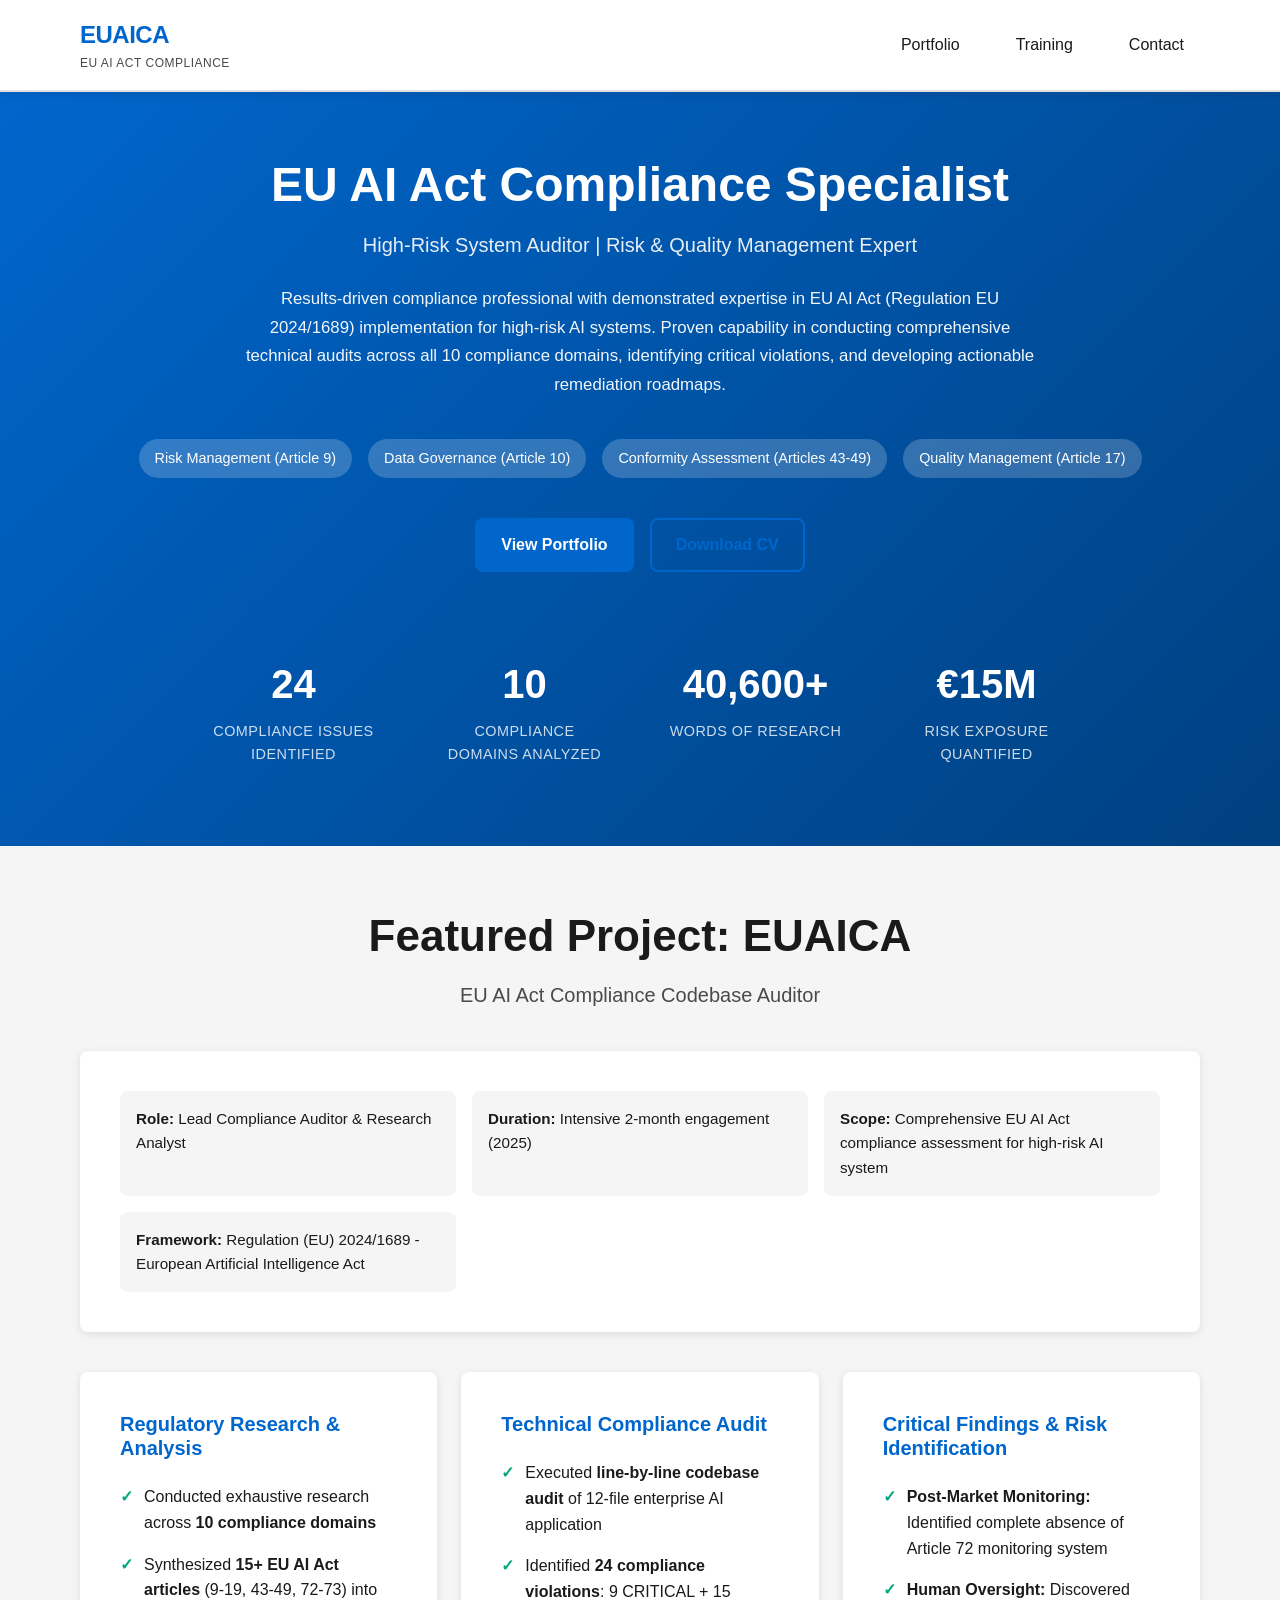
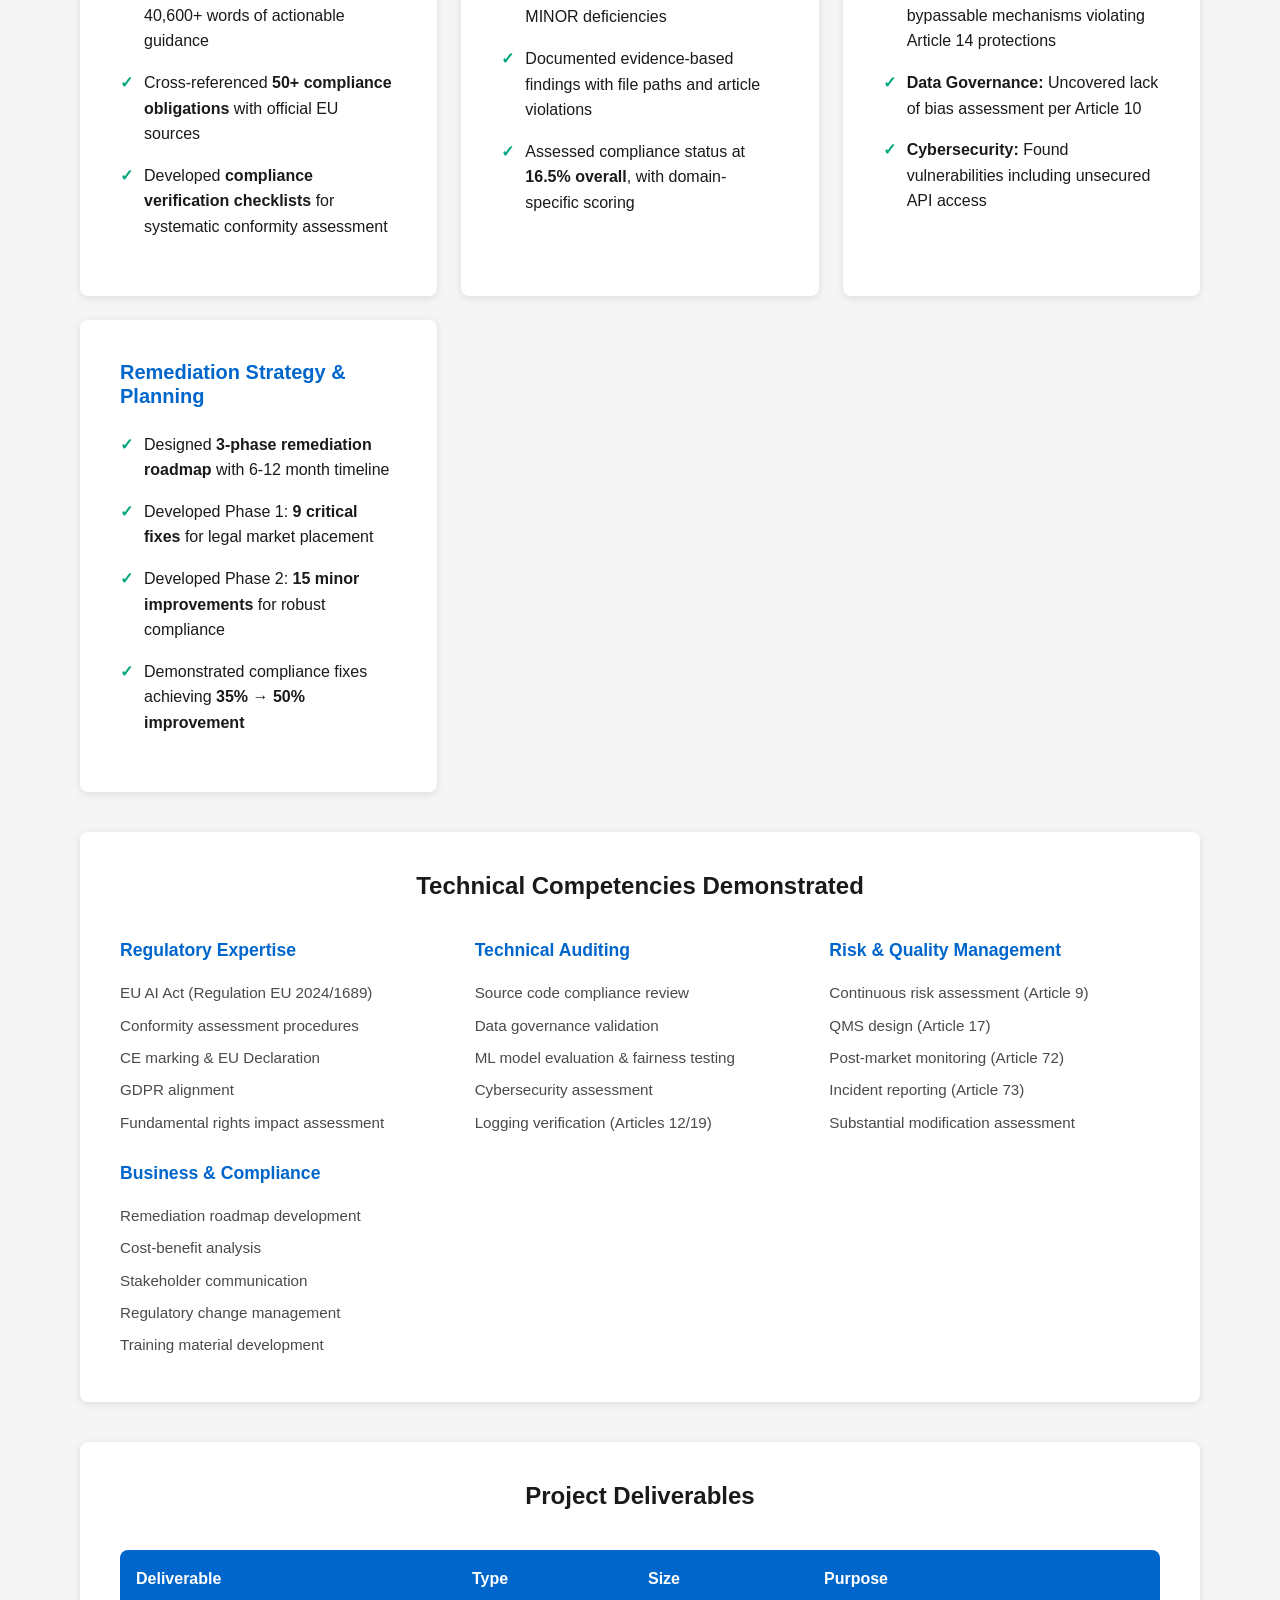
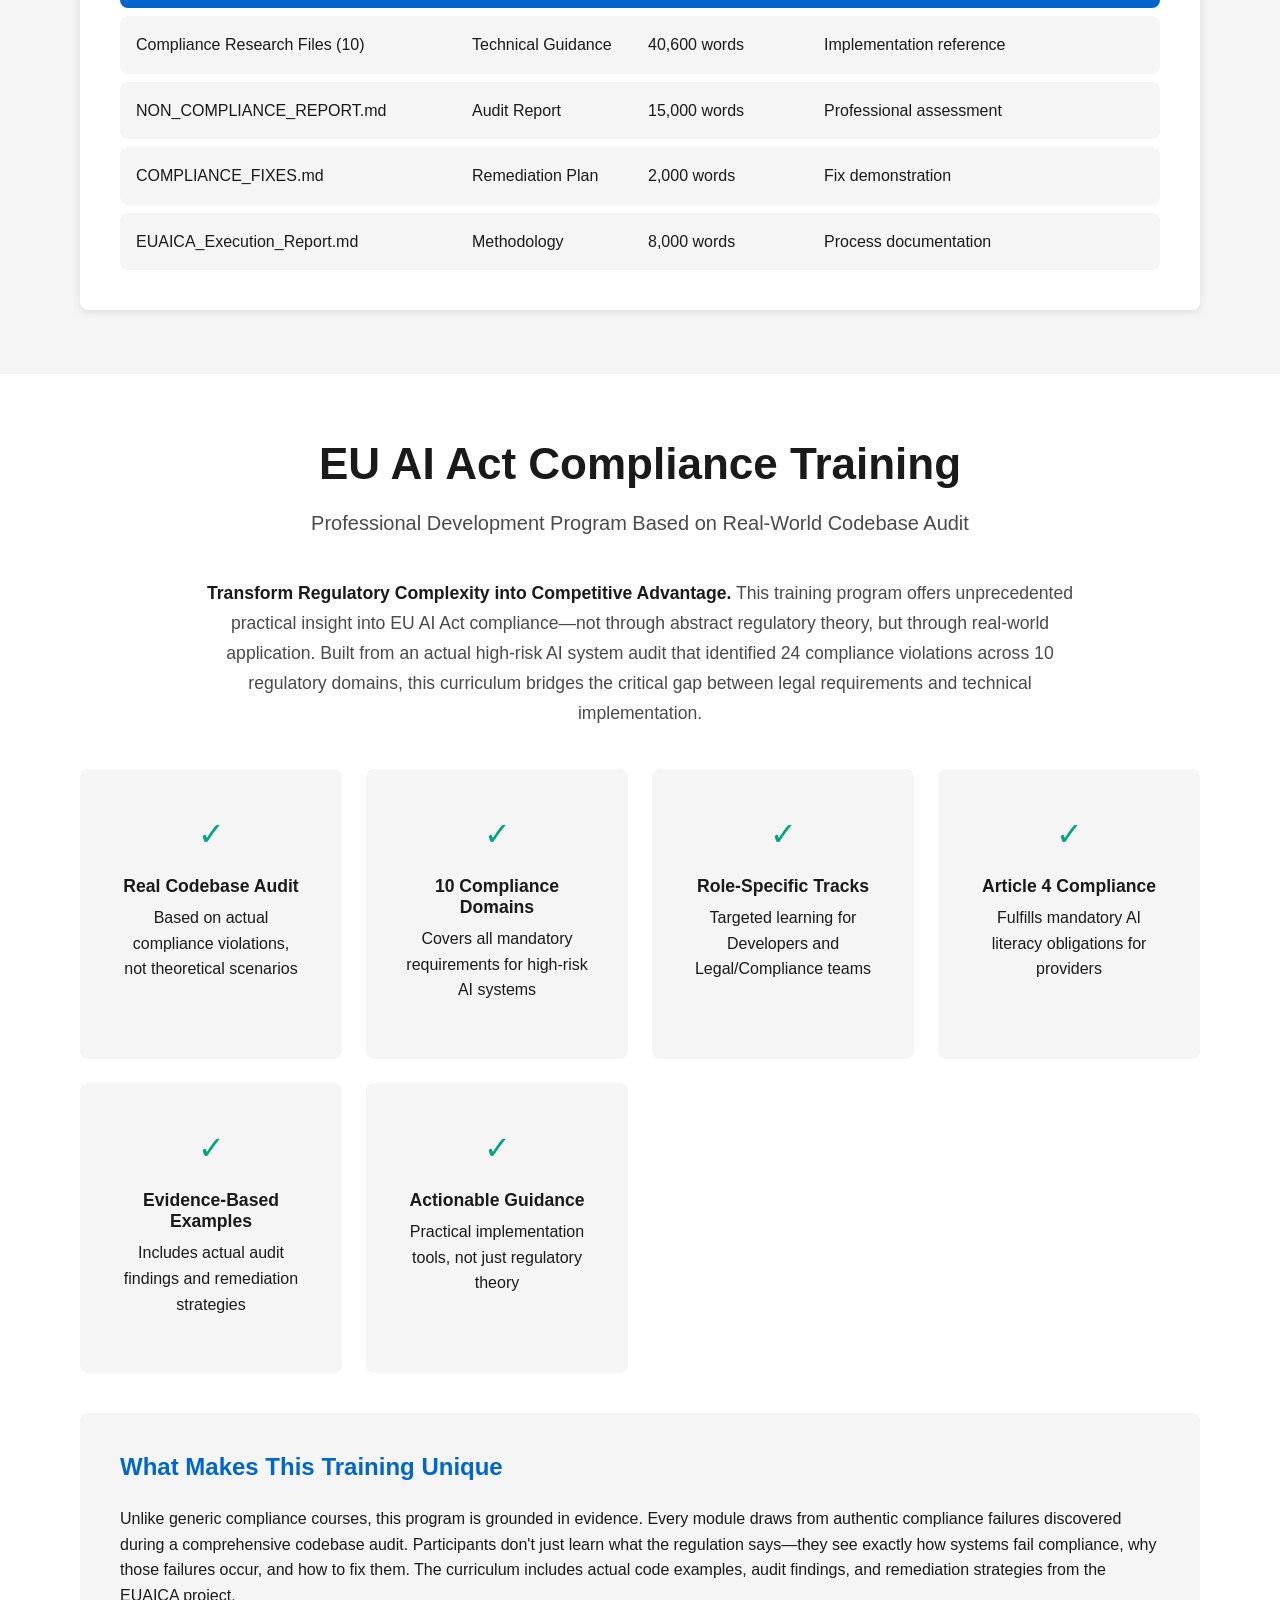
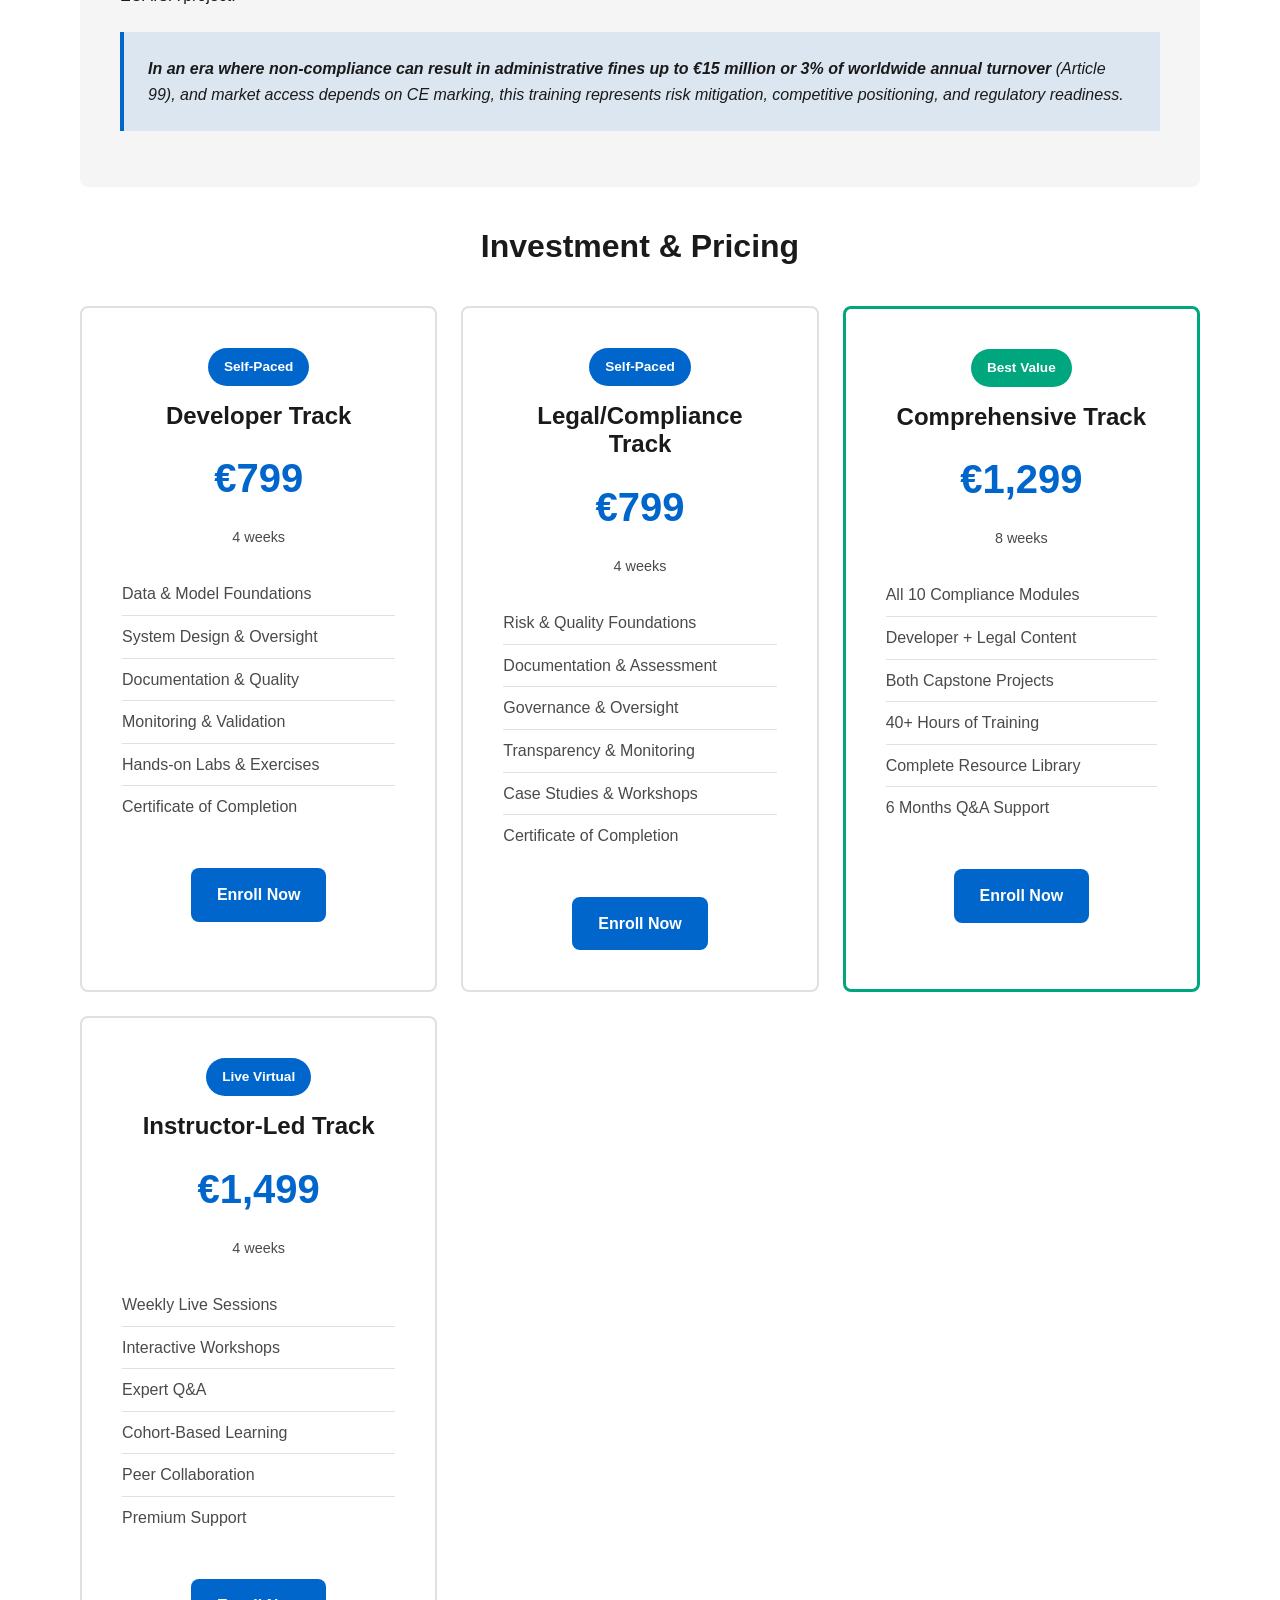
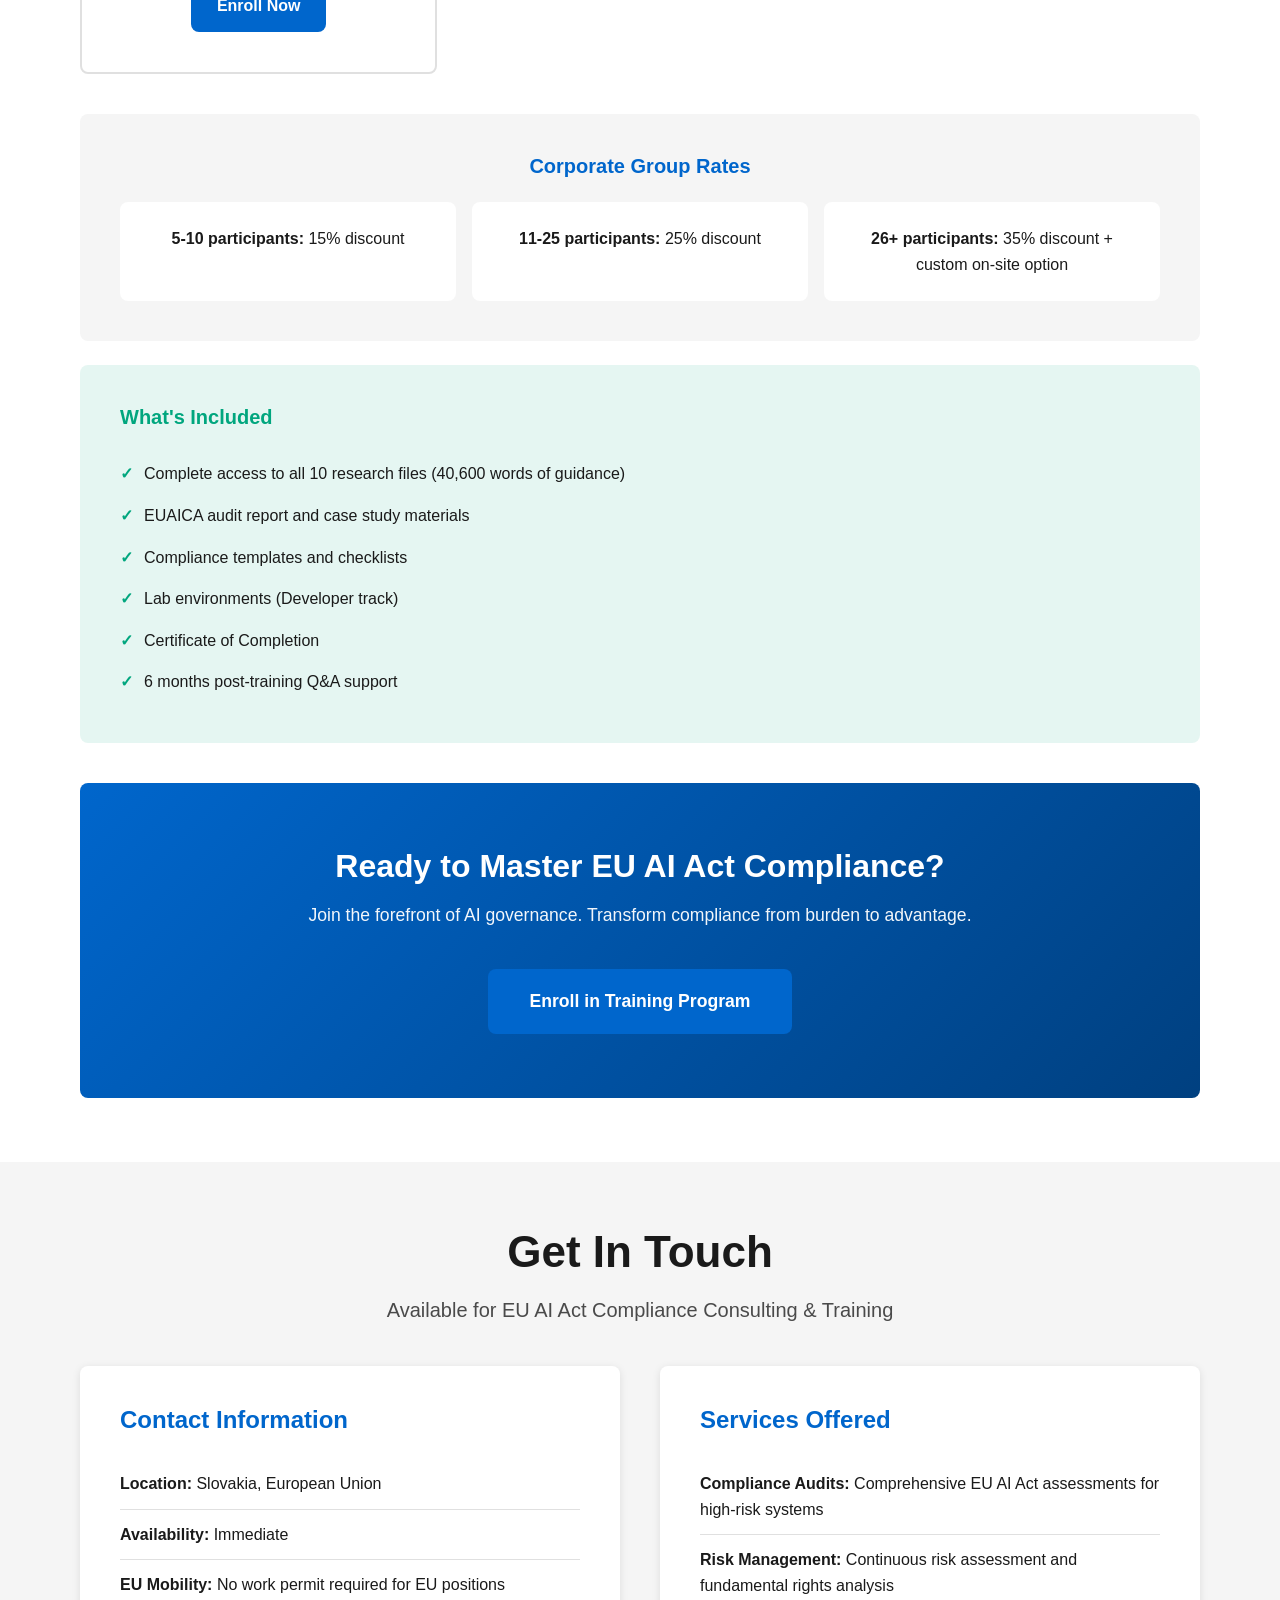
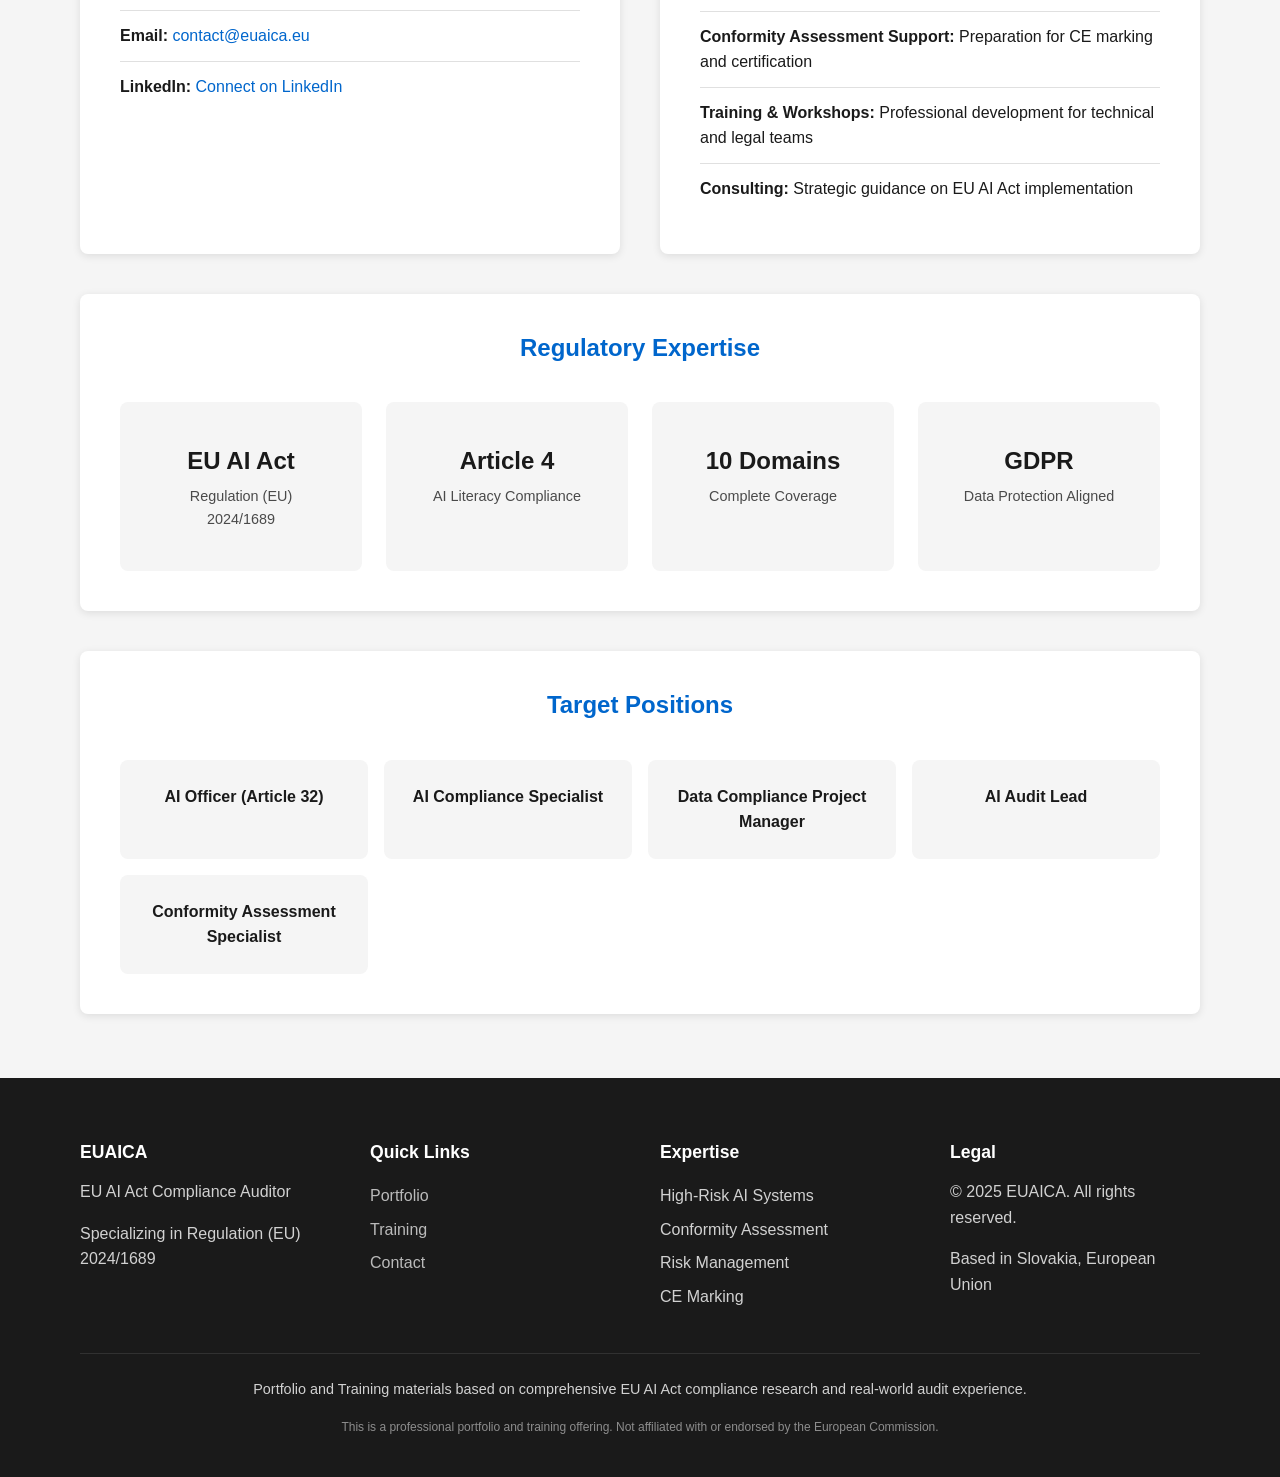
==== index.html @ fe65f047 "Professional Portfolio Website: EU AI Act Compliance Specialist Landing Page This commit delivers a " ====
<!DOCTYPE html>
<html lang="en">
<head>
    <meta charset="UTF-8">
    <meta name="viewport" content="width=device-width, initial-scale=1.0">
    <meta name="description" content="EU AI Act Compliance Specialist offering expert audit services and professional training for high-risk AI systems under Regulation (EU) 2024/1689">
    <meta name="keywords" content="EU AI Act, AI Compliance, High-Risk AI Systems, Regulation 2024/1689, AI Audit, AI Training">
    <title>EU AI Act Compliance Specialist | EUAICA Portfolio & Training</title>
    <link rel="stylesheet" href="styles.css">
</head>
<body>
    <!-- Navigation -->
    <nav class="navbar">
        <div class="container">
            <div class="nav-brand">
                <strong>EUAICA</strong>
                <span class="nav-tagline">EU AI Act Compliance</span>
            </div>
            <ul class="nav-menu">
                <li><a href="#portfolio">Portfolio</a></li>
                <li><a href="#training">Training</a></li>
                <li><a href="#contact">Contact</a></li>
            </ul>
        </div>
    </nav>

    <!-- Hero Section -->
    <header class="hero">
        <div class="container">
            <div class="hero-content">
                <h1 class="hero-title">EU AI Act Compliance Specialist</h1>
                <p class="hero-subtitle">High-Risk System Auditor | Risk & Quality Management Expert</p>
                <p class="hero-description">
                    Results-driven compliance professional with demonstrated expertise in EU AI Act (Regulation EU 2024/1689)
                    implementation for high-risk AI systems. Proven capability in conducting comprehensive technical audits
                    across all 10 compliance domains, identifying critical violations, and developing actionable remediation roadmaps.
                </p>
                <div class="hero-specialties">
                    <span class="specialty-tag">Risk Management (Article 9)</span>
                    <span class="specialty-tag">Data Governance (Article 10)</span>
                    <span class="specialty-tag">Conformity Assessment (Articles 43-49)</span>
                    <span class="specialty-tag">Quality Management (Article 17)</span>
                </div>
                <div class="hero-cta">
                    <a href="#portfolio" class="btn btn-primary">View Portfolio</a>
                    <a href="#contact" class="btn btn-secondary">Download CV</a>
                </div>
                <div class="hero-stats">
                    <div class="stat-item">
                        <div class="stat-number">24</div>
                        <div class="stat-label">Compliance Issues Identified</div>
                    </div>
                    <div class="stat-item">
                        <div class="stat-number">10</div>
                        <div class="stat-label">Compliance Domains Analyzed</div>
                    </div>
                    <div class="stat-item">
                        <div class="stat-number">40,600+</div>
                        <div class="stat-label">Words of Research</div>
                    </div>
                    <div class="stat-item">
                        <div class="stat-number">€15M</div>
                        <div class="stat-label">Risk Exposure Quantified</div>
                    </div>
                </div>
            </div>
        </div>
    </header>

    <!-- Portfolio Section -->
    <section id="portfolio" class="portfolio">
        <div class="container">
            <h2 class="section-title">Featured Project: EUAICA</h2>
            <p class="section-subtitle">EU AI Act Compliance Codebase Auditor</p>

            <div class="project-overview">
                <div class="project-meta">
                    <div class="meta-item">
                        <strong>Role:</strong> Lead Compliance Auditor & Research Analyst
                    </div>
                    <div class="meta-item">
                        <strong>Duration:</strong> Intensive 2-month engagement (2025)
                    </div>
                    <div class="meta-item">
                        <strong>Scope:</strong> Comprehensive EU AI Act compliance assessment for high-risk AI system
                    </div>
                    <div class="meta-item">
                        <strong>Framework:</strong> Regulation (EU) 2024/1689 - European Artificial Intelligence Act
                    </div>
                </div>
            </div>

            <div class="achievements-grid">
                <div class="achievement-card">
                    <h3>Regulatory Research & Analysis</h3>
                    <ul class="achievement-list">
                        <li>Conducted exhaustive research across <strong>10 compliance domains</strong></li>
                        <li>Synthesized <strong>15+ EU AI Act articles</strong> (9-19, 43-49, 72-73) into 40,600+ words of actionable guidance</li>
                        <li>Cross-referenced <strong>50+ compliance obligations</strong> with official EU sources</li>
                        <li>Developed <strong>compliance verification checklists</strong> for systematic conformity assessment</li>
                    </ul>
                </div>

                <div class="achievement-card">
                    <h3>Technical Compliance Audit</h3>
                    <ul class="achievement-list">
                        <li>Executed <strong>line-by-line codebase audit</strong> of 12-file enterprise AI application</li>
                        <li>Identified <strong>24 compliance violations</strong>: 9 CRITICAL + 15 MINOR deficiencies</li>
                        <li>Documented evidence-based findings with file paths and article violations</li>
                        <li>Assessed compliance status at <strong>16.5% overall</strong>, with domain-specific scoring</li>
                    </ul>
                </div>

                <div class="achievement-card">
                    <h3>Critical Findings & Risk Identification</h3>
                    <ul class="achievement-list">
                        <li><strong>Post-Market Monitoring:</strong> Identified complete absence of Article 72 monitoring system</li>
                        <li><strong>Human Oversight:</strong> Discovered bypassable mechanisms violating Article 14 protections</li>
                        <li><strong>Data Governance:</strong> Uncovered lack of bias assessment per Article 10</li>
                        <li><strong>Cybersecurity:</strong> Found vulnerabilities including unsecured API access</li>
                    </ul>
                </div>

                <div class="achievement-card">
                    <h3>Remediation Strategy & Planning</h3>
                    <ul class="achievement-list">
                        <li>Designed <strong>3-phase remediation roadmap</strong> with 6-12 month timeline</li>
                        <li>Developed Phase 1: <strong>9 critical fixes</strong> for legal market placement</li>
                        <li>Developed Phase 2: <strong>15 minor improvements</strong> for robust compliance</li>
                        <li>Demonstrated compliance fixes achieving <strong>35% → 50% improvement</strong></li>
                    </ul>
                </div>
            </div>

            <div class="competencies">
                <h3>Technical Competencies Demonstrated</h3>
                <div class="competency-grid">
                    <div class="competency-category">
                        <h4>Regulatory Expertise</h4>
                        <ul>
                            <li>EU AI Act (Regulation EU 2024/1689)</li>
                            <li>Conformity assessment procedures</li>
                            <li>CE marking & EU Declaration</li>
                            <li>GDPR alignment</li>
                            <li>Fundamental rights impact assessment</li>
                        </ul>
                    </div>
                    <div class="competency-category">
                        <h4>Technical Auditing</h4>
                        <ul>
                            <li>Source code compliance review</li>
                            <li>Data governance validation</li>
                            <li>ML model evaluation & fairness testing</li>
                            <li>Cybersecurity assessment</li>
                            <li>Logging verification (Articles 12/19)</li>
                        </ul>
                    </div>
                    <div class="competency-category">
                        <h4>Risk & Quality Management</h4>
                        <ul>
                            <li>Continuous risk assessment (Article 9)</li>
                            <li>QMS design (Article 17)</li>
                            <li>Post-market monitoring (Article 72)</li>
                            <li>Incident reporting (Article 73)</li>
                            <li>Substantial modification assessment</li>
                        </ul>
                    </div>
                    <div class="competency-category">
                        <h4>Business & Compliance</h4>
                        <ul>
                            <li>Remediation roadmap development</li>
                            <li>Cost-benefit analysis</li>
                            <li>Stakeholder communication</li>
                            <li>Regulatory change management</li>
                            <li>Training material development</li>
                        </ul>
                    </div>
                </div>
            </div>

            <div class="deliverables">
                <h3>Project Deliverables</h3>
                <div class="deliverables-table">
                    <div class="deliverable-row deliverable-header">
                        <div>Deliverable</div>
                        <div>Type</div>
                        <div>Size</div>
                        <div>Purpose</div>
                    </div>
                    <div class="deliverable-row">
                        <div>Compliance Research Files (10)</div>
                        <div>Technical Guidance</div>
                        <div>40,600 words</div>
                        <div>Implementation reference</div>
                    </div>
                    <div class="deliverable-row">
                        <div>NON_COMPLIANCE_REPORT.md</div>
                        <div>Audit Report</div>
                        <div>15,000 words</div>
                        <div>Professional assessment</div>
                    </div>
                    <div class="deliverable-row">
                        <div>COMPLIANCE_FIXES.md</div>
                        <div>Remediation Plan</div>
                        <div>2,000 words</div>
                        <div>Fix demonstration</div>
                    </div>
                    <div class="deliverable-row">
                        <div>EUAICA_Execution_Report.md</div>
                        <div>Methodology</div>
                        <div>8,000 words</div>
                        <div>Process documentation</div>
                    </div>
                </div>
            </div>
        </div>
    </section>

    <!-- Training Section -->
    <section id="training" class="training">
        <div class="container">
            <h2 class="section-title">EU AI Act Compliance Training</h2>
            <p class="section-subtitle">Professional Development Program Based on Real-World Codebase Audit</p>

            <div class="training-intro">
                <p class="training-description">
                    <strong>Transform Regulatory Complexity into Competitive Advantage.</strong>
                    This training program offers unprecedented practical insight into EU AI Act compliance—not through
                    abstract regulatory theory, but through real-world application. Built from an actual high-risk AI
                    system audit that identified 24 compliance violations across 10 regulatory domains, this curriculum
                    bridges the critical gap between legal requirements and technical implementation.
                </p>
            </div>

            <div class="training-features">
                <div class="feature-card">
                    <div class="feature-icon">✓</div>
                    <h3>Real Codebase Audit</h3>
                    <p>Based on actual compliance violations, not theoretical scenarios</p>
                </div>
                <div class="feature-card">
                    <div class="feature-icon">✓</div>
                    <h3>10 Compliance Domains</h3>
                    <p>Covers all mandatory requirements for high-risk AI systems</p>
                </div>
                <div class="feature-card">
                    <div class="feature-icon">✓</div>
                    <h3>Role-Specific Tracks</h3>
                    <p>Targeted learning for Developers and Legal/Compliance teams</p>
                </div>
                <div class="feature-card">
                    <div class="feature-icon">✓</div>
                    <h3>Article 4 Compliance</h3>
                    <p>Fulfills mandatory AI literacy obligations for providers</p>
                </div>
                <div class="feature-card">
                    <div class="feature-icon">✓</div>
                    <h3>Evidence-Based Examples</h3>
                    <p>Includes actual audit findings and remediation strategies</p>
                </div>
                <div class="feature-card">
                    <div class="feature-icon">✓</div>
                    <h3>Actionable Guidance</h3>
                    <p>Practical implementation tools, not just regulatory theory</p>
                </div>
            </div>

            <div class="training-value">
                <h3>What Makes This Training Unique</h3>
                <p>
                    Unlike generic compliance courses, this program is grounded in evidence. Every module draws from
                    authentic compliance failures discovered during a comprehensive codebase audit. Participants don't
                    just learn what the regulation says—they see exactly how systems fail compliance, why those failures
                    occur, and how to fix them. The curriculum includes actual code examples, audit findings, and
                    remediation strategies from the EUAICA project.
                </p>
                <p class="training-impact">
                    <strong>In an era where non-compliance can result in administrative fines up to €15 million or 3%
                    of worldwide annual turnover</strong> (Article 99), and market access depends on CE marking, this
                    training represents risk mitigation, competitive positioning, and regulatory readiness.
                </p>
            </div>

            <div class="pricing">
                <h3>Investment & Pricing</h3>
                <div class="pricing-grid">
                    <div class="pricing-card">
                        <div class="pricing-badge">Self-Paced</div>
                        <h4>Developer Track</h4>
                        <div class="price">€799</div>
                        <div class="duration">4 weeks</div>
                        <ul class="pricing-features">
                            <li>Data & Model Foundations</li>
                            <li>System Design & Oversight</li>
                            <li>Documentation & Quality</li>
                            <li>Monitoring & Validation</li>
                            <li>Hands-on Labs & Exercises</li>
                            <li>Certificate of Completion</li>
                        </ul>
                        <a href="#contact" class="btn btn-primary">Enroll Now</a>
                    </div>

                    <div class="pricing-card">
                        <div class="pricing-badge">Self-Paced</div>
                        <h4>Legal/Compliance Track</h4>
                        <div class="price">€799</div>
                        <div class="duration">4 weeks</div>
                        <ul class="pricing-features">
                            <li>Risk & Quality Foundations</li>
                            <li>Documentation & Assessment</li>
                            <li>Governance & Oversight</li>
                            <li>Transparency & Monitoring</li>
                            <li>Case Studies & Workshops</li>
                            <li>Certificate of Completion</li>
                        </ul>
                        <a href="#contact" class="btn btn-primary">Enroll Now</a>
                    </div>

                    <div class="pricing-card featured">
                        <div class="pricing-badge featured-badge">Best Value</div>
                        <h4>Comprehensive Track</h4>
                        <div class="price">€1,299</div>
                        <div class="duration">8 weeks</div>
                        <ul class="pricing-features">
                            <li>All 10 Compliance Modules</li>
                            <li>Developer + Legal Content</li>
                            <li>Both Capstone Projects</li>
                            <li>40+ Hours of Training</li>
                            <li>Complete Resource Library</li>
                            <li>6 Months Q&A Support</li>
                        </ul>
                        <a href="#contact" class="btn btn-primary">Enroll Now</a>
                    </div>

                    <div class="pricing-card">
                        <div class="pricing-badge">Live Virtual</div>
                        <h4>Instructor-Led Track</h4>
                        <div class="price">€1,499</div>
                        <div class="duration">4 weeks</div>
                        <ul class="pricing-features">
                            <li>Weekly Live Sessions</li>
                            <li>Interactive Workshops</li>
                            <li>Expert Q&A</li>
                            <li>Cohort-Based Learning</li>
                            <li>Peer Collaboration</li>
                            <li>Premium Support</li>
                        </ul>
                        <a href="#contact" class="btn btn-primary">Enroll Now</a>
                    </div>
                </div>

                <div class="corporate-pricing">
                    <h4>Corporate Group Rates</h4>
                    <div class="corporate-tiers">
                        <div class="tier">
                            <strong>5-10 participants:</strong> 15% discount
                        </div>
                        <div class="tier">
                            <strong>11-25 participants:</strong> 25% discount
                        </div>
                        <div class="tier">
                            <strong>26+ participants:</strong> 35% discount + custom on-site option
                        </div>
                    </div>
                </div>

                <div class="included">
                    <h4>What's Included</h4>
                    <ul class="included-list">
                        <li>Complete access to all 10 research files (40,600 words of guidance)</li>
                        <li>EUAICA audit report and case study materials</li>
                        <li>Compliance templates and checklists</li>
                        <li>Lab environments (Developer track)</li>
                        <li>Certificate of Completion</li>
                        <li>6 months post-training Q&A support</li>
                    </ul>
                </div>
            </div>

            <div class="training-cta">
                <h3>Ready to Master EU AI Act Compliance?</h3>
                <p>Join the forefront of AI governance. Transform compliance from burden to advantage.</p>
                <a href="#contact" class="btn btn-primary btn-large">Enroll in Training Program</a>
            </div>
        </div>
    </section>

    <!-- Contact & Trust Section -->
    <section id="contact" class="contact">
        <div class="container">
            <h2 class="section-title">Get In Touch</h2>
            <p class="section-subtitle">Available for EU AI Act Compliance Consulting & Training</p>

            <div class="contact-grid">
                <div class="contact-info">
                    <h3>Contact Information</h3>
                    <div class="contact-item">
                        <strong>Location:</strong> Slovakia, European Union
                    </div>
                    <div class="contact-item">
                        <strong>Availability:</strong> Immediate
                    </div>
                    <div class="contact-item">
                        <strong>EU Mobility:</strong> No work permit required for EU positions
                    </div>
                    <div class="contact-item">
                        <strong>Email:</strong> <a href="mailto:contact@euaica.eu">contact@euaica.eu</a>
                    </div>
                    <div class="contact-item">
                        <strong>LinkedIn:</strong> <a href="https://linkedin.com/in/euaica" target="_blank">Connect on LinkedIn</a>
                    </div>
                </div>

                <div class="services-offered">
                    <h3>Services Offered</h3>
                    <ul class="services-list">
                        <li><strong>Compliance Audits:</strong> Comprehensive EU AI Act assessments for high-risk systems</li>
                        <li><strong>Risk Management:</strong> Continuous risk assessment and fundamental rights analysis</li>
                        <li><strong>Conformity Assessment Support:</strong> Preparation for CE marking and certification</li>
                        <li><strong>Training & Workshops:</strong> Professional development for technical and legal teams</li>
                        <li><strong>Consulting:</strong> Strategic guidance on EU AI Act implementation</li>
                    </ul>
                </div>
            </div>

            <div class="trust-section">
                <h3>Regulatory Expertise</h3>
                <div class="trust-badges">
                    <div class="trust-badge">
                        <div class="badge-title">EU AI Act</div>
                        <div class="badge-subtitle">Regulation (EU) 2024/1689</div>
                    </div>
                    <div class="trust-badge">
                        <div class="badge-title">Article 4</div>
                        <div class="badge-subtitle">AI Literacy Compliance</div>
                    </div>
                    <div class="trust-badge">
                        <div class="badge-title">10 Domains</div>
                        <div class="badge-subtitle">Complete Coverage</div>
                    </div>
                    <div class="trust-badge">
                        <div class="badge-title">GDPR</div>
                        <div class="badge-subtitle">Data Protection Aligned</div>
                    </div>
                </div>
            </div>

            <div class="target-roles">
                <h3>Target Positions</h3>
                <div class="roles-grid">
                    <div class="role-card">AI Officer (Article 32)</div>
                    <div class="role-card">AI Compliance Specialist</div>
                    <div class="role-card">Data Compliance Project Manager</div>
                    <div class="role-card">AI Audit Lead</div>
                    <div class="role-card">Conformity Assessment Specialist</div>
                </div>
            </div>
        </div>
    </section>

    <!-- Footer -->
    <footer class="footer">
        <div class="container">
            <div class="footer-content">
                <div class="footer-section">
                    <h4>EUAICA</h4>
                    <p>EU AI Act Compliance Auditor</p>
                    <p>Specializing in Regulation (EU) 2024/1689</p>
                </div>
                <div class="footer-section">
                    <h4>Quick Links</h4>
                    <ul>
                        <li><a href="#portfolio">Portfolio</a></li>
                        <li><a href="#training">Training</a></li>
                        <li><a href="#contact">Contact</a></li>
                    </ul>
                </div>
                <div class="footer-section">
                    <h4>Expertise</h4>
                    <ul>
                        <li>High-Risk AI Systems</li>
                        <li>Conformity Assessment</li>
                        <li>Risk Management</li>
                        <li>CE Marking</li>
                    </ul>
                </div>
                <div class="footer-section">
                    <h4>Legal</h4>
                    <p>© 2025 EUAICA. All rights reserved.</p>
                    <p>Based in Slovakia, European Union</p>
                </div>
            </div>
            <div class="footer-bottom">
                <p>Portfolio and Training materials based on comprehensive EU AI Act compliance research and real-world audit experience.</p>
                <p><small>This is a professional portfolio and training offering. Not affiliated with or endorsed by the European Commission.</small></p>
            </div>
        </div>
    </footer>
</body>
</html>
---- styles.css ----
/* =============================================================================
   EU AI Act Compliance Portfolio - Professional Stylesheet
   Mobile-First Responsive Design | No External Dependencies
   ============================================================================= */

/* -----------------------------------------------------------------------------
   CSS Reset & Base Styles
   ----------------------------------------------------------------------------- */
* {
    margin: 0;
    padding: 0;
    box-sizing: border-box;
}

:root {
    /* Color Palette - Professional & Trust-Oriented */
    --primary-blue: #0066CC;
    --primary-dark: #004080;
    --secondary-blue: #3399FF;
    --accent-green: #00A67E;
    --dark-gray: #1A1A1A;
    --medium-gray: #4A4A4A;
    --light-gray: #F5F5F5;
    --white: #FFFFFF;
    --border-color: #E0E0E0;
    --shadow-light: rgba(0, 0, 0, 0.1);
    --shadow-medium: rgba(0, 0, 0, 0.15);

    /* Typography */
    --font-primary: -apple-system, BlinkMacSystemFont, 'Segoe UI', Roboto, Oxygen, Ubuntu, Cantarell, sans-serif;
    --font-mono: 'SF Mono', Monaco, 'Courier New', monospace;

    /* Spacing */
    --spacing-xs: 0.5rem;
    --spacing-sm: 1rem;
    --spacing-md: 1.5rem;
    --spacing-lg: 2.5rem;
    --spacing-xl: 4rem;

    /* Layout */
    --max-width: 1200px;
    --border-radius: 8px;
    --transition: all 0.3s ease;
}

html {
    scroll-behavior: smooth;
    font-size: 16px;
}

body {
    font-family: var(--font-primary);
    line-height: 1.6;
    color: var(--dark-gray);
    background-color: var(--white);
    -webkit-font-smoothing: antialiased;
    -moz-osx-font-smoothing: grayscale;
}

.container {
    max-width: var(--max-width);
    margin: 0 auto;
    padding: 0 var(--spacing-sm);
}

/* -----------------------------------------------------------------------------
   Typography
   ----------------------------------------------------------------------------- */
h1, h2, h3, h4, h5, h6 {
    font-weight: 700;
    line-height: 1.2;
    margin-bottom: var(--spacing-sm);
    color: var(--dark-gray);
}

h1 { font-size: 2.5rem; }
h2 { font-size: 2rem; }
h3 { font-size: 1.5rem; }
h4 { font-size: 1.25rem; }
h5 { font-size: 1.1rem; }
h6 { font-size: 1rem; }

p {
    margin-bottom: var(--spacing-sm);
}

a {
    color: var(--primary-blue);
    text-decoration: none;
    transition: var(--transition);
}

a:hover {
    color: var(--primary-dark);
    text-decoration: underline;
}

ul {
    list-style-position: inside;
}

strong {
    font-weight: 600;
    color: var(--dark-gray);
}

/* -----------------------------------------------------------------------------
   Navigation
   ----------------------------------------------------------------------------- */
.navbar {
    background: var(--white);
    border-bottom: 2px solid var(--border-color);
    padding: var(--spacing-sm) 0;
    position: sticky;
    top: 0;
    z-index: 1000;
    box-shadow: 0 2px 10px var(--shadow-light);
}

.navbar .container {
    display: flex;
    justify-content: space-between;
    align-items: center;
}

.nav-brand {
    display: flex;
    flex-direction: column;
}

.nav-brand strong {
    font-size: 1.5rem;
    color: var(--primary-blue);
    letter-spacing: -0.5px;
}

.nav-tagline {
    font-size: 0.75rem;
    color: var(--medium-gray);
    text-transform: uppercase;
    letter-spacing: 0.5px;
}

.nav-menu {
    display: flex;
    gap: var(--spacing-md);
    list-style: none;
}

.nav-menu a {
    color: var(--dark-gray);
    font-weight: 500;
    text-decoration: none;
    padding: var(--spacing-xs) var(--spacing-sm);
    border-radius: var(--border-radius);
    transition: var(--transition);
}

.nav-menu a:hover {
    background-color: var(--light-gray);
    color: var(--primary-blue);
    text-decoration: none;
}

/* -----------------------------------------------------------------------------
   Buttons
   ----------------------------------------------------------------------------- */
.btn {
    display: inline-block;
    padding: 0.75rem 1.5rem;
    border-radius: var(--border-radius);
    font-weight: 600;
    text-align: center;
    transition: var(--transition);
    cursor: pointer;
    border: 2px solid transparent;
    text-decoration: none;
}

.btn-primary {
    background-color: var(--primary-blue);
    color: var(--white);
}

.btn-primary:hover {
    background-color: var(--primary-dark);
    transform: translateY(-2px);
    box-shadow: 0 4px 12px var(--shadow-medium);
    text-decoration: none;
}

.btn-secondary {
    background-color: transparent;
    color: var(--primary-blue);
    border-color: var(--primary-blue);
}

.btn-secondary:hover {
    background-color: var(--primary-blue);
    color: var(--white);
    text-decoration: none;
}

.btn-large {
    padding: 1rem 2.5rem;
    font-size: 1.1rem;
}

/* -----------------------------------------------------------------------------
   Hero Section
   ----------------------------------------------------------------------------- */
.hero {
    background: linear-gradient(135deg, var(--primary-blue) 0%, var(--primary-dark) 100%);
    color: var(--white);
    padding: var(--spacing-xl) 0;
    text-align: center;
}

.hero-title {
    font-size: 2.5rem;
    margin-bottom: var(--spacing-sm);
    color: var(--white);
}

.hero-subtitle {
    font-size: 1.25rem;
    margin-bottom: var(--spacing-md);
    color: rgba(255, 255, 255, 0.9);
}

.hero-description {
    max-width: 800px;
    margin: 0 auto var(--spacing-lg);
    font-size: 1.05rem;
    line-height: 1.7;
    color: rgba(255, 255, 255, 0.95);
}

.hero-specialties {
    display: flex;
    flex-wrap: wrap;
    justify-content: center;
    gap: var(--spacing-sm);
    margin-bottom: var(--spacing-lg);
}

.specialty-tag {
    background-color: rgba(255, 255, 255, 0.2);
    padding: 0.5rem 1rem;
    border-radius: 20px;
    font-size: 0.9rem;
    font-weight: 500;
    backdrop-filter: blur(10px);
}

.hero-cta {
    display: flex;
    gap: var(--spacing-sm);
    justify-content: center;
    margin-bottom: var(--spacing-xl);
}

.hero-stats {
    display: grid;
    grid-template-columns: repeat(auto-fit, minmax(150px, 1fr));
    gap: var(--spacing-md);
    max-width: 900px;
    margin: 0 auto;
}

.stat-item {
    text-align: center;
    padding: var(--spacing-sm);
}

.stat-number {
    font-size: 2.5rem;
    font-weight: 700;
    color: var(--white);
    margin-bottom: 0.25rem;
}

.stat-label {
    font-size: 0.9rem;
    color: rgba(255, 255, 255, 0.8);
    text-transform: uppercase;
    letter-spacing: 0.5px;
}

/* -----------------------------------------------------------------------------
   Section Styles
   ----------------------------------------------------------------------------- */
section {
    padding: var(--spacing-xl) 0;
}

.section-title {
    text-align: center;
    font-size: 2.5rem;
    margin-bottom: var(--spacing-sm);
    color: var(--dark-gray);
}

.section-subtitle {
    text-align: center;
    font-size: 1.25rem;
    color: var(--medium-gray);
    margin-bottom: var(--spacing-lg);
}

/* -----------------------------------------------------------------------------
   Portfolio Section
   ----------------------------------------------------------------------------- */
.portfolio {
    background-color: var(--light-gray);
}

.project-overview {
    background-color: var(--white);
    border-radius: var(--border-radius);
    padding: var(--spacing-lg);
    margin-bottom: var(--spacing-lg);
    box-shadow: 0 2px 8px var(--shadow-light);
}

.project-meta {
    display: grid;
    grid-template-columns: repeat(auto-fit, minmax(250px, 1fr));
    gap: var(--spacing-sm);
}

.meta-item {
    padding: var(--spacing-sm);
    background-color: var(--light-gray);
    border-radius: var(--border-radius);
    font-size: 0.95rem;
}

.achievements-grid {
    display: grid;
    grid-template-columns: repeat(auto-fit, minmax(280px, 1fr));
    gap: var(--spacing-md);
    margin-bottom: var(--spacing-lg);
}

.achievement-card {
    background-color: var(--white);
    border-radius: var(--border-radius);
    padding: var(--spacing-lg);
    box-shadow: 0 2px 8px var(--shadow-light);
    transition: var(--transition);
}

.achievement-card:hover {
    transform: translateY(-4px);
    box-shadow: 0 4px 16px var(--shadow-medium);
}

.achievement-card h3 {
    color: var(--primary-blue);
    margin-bottom: var(--spacing-md);
    font-size: 1.25rem;
}

.achievement-list {
    list-style: none;
    padding: 0;
}

.achievement-list li {
    padding-left: 1.5rem;
    margin-bottom: var(--spacing-sm);
    position: relative;
}

.achievement-list li::before {
    content: "✓";
    position: absolute;
    left: 0;
    color: var(--accent-green);
    font-weight: bold;
}

.competencies {
    background-color: var(--white);
    border-radius: var(--border-radius);
    padding: var(--spacing-lg);
    margin-bottom: var(--spacing-lg);
    box-shadow: 0 2px 8px var(--shadow-light);
}

.competencies h3 {
    text-align: center;
    color: var(--dark-gray);
    margin-bottom: var(--spacing-lg);
}

.competency-grid {
    display: grid;
    grid-template-columns: repeat(auto-fit, minmax(250px, 1fr));
    gap: var(--spacing-md);
}

.competency-category h4 {
    color: var(--primary-blue);
    margin-bottom: var(--spacing-sm);
    font-size: 1.1rem;
}

.competency-category ul {
    list-style: none;
    padding: 0;
}

.competency-category li {
    padding: 0.25rem 0;
    color: var(--medium-gray);
    font-size: 0.95rem;
}

.deliverables {
    background-color: var(--white);
    border-radius: var(--border-radius);
    padding: var(--spacing-lg);
    box-shadow: 0 2px 8px var(--shadow-light);
}

.deliverables h3 {
    text-align: center;
    margin-bottom: var(--spacing-lg);
}

.deliverables-table {
    display: grid;
    gap: 0.5rem;
}

.deliverable-row {
    display: grid;
    grid-template-columns: 2fr 1fr 1fr 2fr;
    gap: var(--spacing-sm);
    padding: var(--spacing-sm);
    align-items: center;
    border-radius: var(--border-radius);
}

.deliverable-header {
    background-color: var(--primary-blue);
    color: var(--white);
    font-weight: 600;
}

.deliverable-row:not(.deliverable-header) {
    background-color: var(--light-gray);
}

.deliverable-row:not(.deliverable-header):hover {
    background-color: #E8E8E8;
}

/* -----------------------------------------------------------------------------
   Training Section
   ----------------------------------------------------------------------------- */
.training {
    background-color: var(--white);
}

.training-intro {
    max-width: 900px;
    margin: 0 auto var(--spacing-lg);
    text-align: center;
}

.training-description {
    font-size: 1.1rem;
    line-height: 1.7;
    color: var(--medium-gray);
}

.training-features {
    display: grid;
    grid-template-columns: repeat(auto-fit, minmax(250px, 1fr));
    gap: var(--spacing-md);
    margin-bottom: var(--spacing-lg);
}

.feature-card {
    background-color: var(--light-gray);
    border-radius: var(--border-radius);
    padding: var(--spacing-lg);
    text-align: center;
    transition: var(--transition);
}

.feature-card:hover {
    background-color: var(--primary-blue);
    color: var(--white);
    transform: translateY(-4px);
}

.feature-icon {
    font-size: 2rem;
    color: var(--accent-green);
    margin-bottom: var(--spacing-sm);
}

.feature-card:hover .feature-icon {
    color: var(--white);
}

.feature-card h3 {
    font-size: 1.1rem;
    margin-bottom: var(--spacing-xs);
}

.feature-card:hover h3,
.feature-card:hover p {
    color: var(--white);
}

.training-value {
    background-color: var(--light-gray);
    border-radius: var(--border-radius);
    padding: var(--spacing-lg);
    margin-bottom: var(--spacing-lg);
}

.training-value h3 {
    color: var(--primary-blue);
    margin-bottom: var(--spacing-md);
}

.training-impact {
    background-color: rgba(0, 102, 204, 0.1);
    border-left: 4px solid var(--primary-blue);
    padding: var(--spacing-md);
    margin-top: var(--spacing-md);
    font-style: italic;
}

.pricing {
    margin-bottom: var(--spacing-lg);
}

.pricing h3 {
    text-align: center;
    margin-bottom: var(--spacing-lg);
    font-size: 2rem;
}

.pricing-grid {
    display: grid;
    grid-template-columns: repeat(auto-fit, minmax(280px, 1fr));
    gap: var(--spacing-md);
    margin-bottom: var(--spacing-lg);
}

.pricing-card {
    background-color: var(--white);
    border: 2px solid var(--border-color);
    border-radius: var(--border-radius);
    padding: var(--spacing-lg);
    text-align: center;
    transition: var(--transition);
    position: relative;
}

.pricing-card:hover {
    transform: translateY(-8px);
    box-shadow: 0 8px 24px var(--shadow-medium);
    border-color: var(--primary-blue);
}

.pricing-card.featured {
    border-color: var(--accent-green);
    border-width: 3px;
}

.pricing-badge {
    background-color: var(--primary-blue);
    color: var(--white);
    padding: 0.5rem 1rem;
    border-radius: 20px;
    font-size: 0.85rem;
    font-weight: 600;
    display: inline-block;
    margin-bottom: var(--spacing-sm);
}

.featured-badge {
    background-color: var(--accent-green);
}

.pricing-card h4 {
    font-size: 1.5rem;
    margin-bottom: var(--spacing-sm);
}

.price {
    font-size: 2.5rem;
    font-weight: 700;
    color: var(--primary-blue);
    margin: var(--spacing-sm) 0;
}

.duration {
    color: var(--medium-gray);
    font-size: 0.9rem;
    margin-bottom: var(--spacing-md);
}

.pricing-features {
    list-style: none;
    padding: 0;
    margin-bottom: var(--spacing-lg);
    text-align: left;
}

.pricing-features li {
    padding: 0.5rem 0;
    color: var(--medium-gray);
    border-bottom: 1px solid var(--border-color);
}

.pricing-features li:last-child {
    border-bottom: none;
}

.corporate-pricing {
    background-color: var(--light-gray);
    border-radius: var(--border-radius);
    padding: var(--spacing-lg);
    margin-bottom: var(--spacing-md);
}

.corporate-pricing h4 {
    text-align: center;
    margin-bottom: var(--spacing-md);
    color: var(--primary-blue);
}

.corporate-tiers {
    display: grid;
    grid-template-columns: repeat(auto-fit, minmax(250px, 1fr));
    gap: var(--spacing-sm);
}

.tier {
    background-color: var(--white);
    padding: var(--spacing-md);
    border-radius: var(--border-radius);
    text-align: center;
}

.included {
    background-color: rgba(0, 166, 126, 0.1);
    border-radius: var(--border-radius);
    padding: var(--spacing-lg);
}

.included h4 {
    color: var(--accent-green);
    margin-bottom: var(--spacing-md);
}

.included-list {
    list-style: none;
    padding: 0;
}

.included-list li {
    padding: 0.5rem 0;
    padding-left: 1.5rem;
    position: relative;
}

.included-list li::before {
    content: "✓";
    position: absolute;
    left: 0;
    color: var(--accent-green);
    font-weight: bold;
}

.training-cta {
    background: linear-gradient(135deg, var(--primary-blue) 0%, var(--primary-dark) 100%);
    color: var(--white);
    border-radius: var(--border-radius);
    padding: var(--spacing-xl);
    text-align: center;
}

.training-cta h3 {
    color: var(--white);
    font-size: 2rem;
    margin-bottom: var(--spacing-sm);
}

.training-cta p {
    font-size: 1.1rem;
    margin-bottom: var(--spacing-lg);
    color: rgba(255, 255, 255, 0.95);
}

/* -----------------------------------------------------------------------------
   Contact Section
   ----------------------------------------------------------------------------- */
.contact {
    background-color: var(--light-gray);
}

.contact-grid {
    display: grid;
    grid-template-columns: repeat(auto-fit, minmax(300px, 1fr));
    gap: var(--spacing-lg);
    margin-bottom: var(--spacing-lg);
}

.contact-info,
.services-offered {
    background-color: var(--white);
    border-radius: var(--border-radius);
    padding: var(--spacing-lg);
    box-shadow: 0 2px 8px var(--shadow-light);
}

.contact-info h3,
.services-offered h3 {
    color: var(--primary-blue);
    margin-bottom: var(--spacing-md);
}

.contact-item {
    padding: 0.75rem 0;
    border-bottom: 1px solid var(--border-color);
}

.contact-item:last-child {
    border-bottom: none;
}

.services-list {
    list-style: none;
    padding: 0;
}

.services-list li {
    padding: 0.75rem 0;
    border-bottom: 1px solid var(--border-color);
}

.services-list li:last-child {
    border-bottom: none;
}

.trust-section {
    background-color: var(--white);
    border-radius: var(--border-radius);
    padding: var(--spacing-lg);
    margin-bottom: var(--spacing-lg);
    box-shadow: 0 2px 8px var(--shadow-light);
}

.trust-section h3 {
    text-align: center;
    color: var(--primary-blue);
    margin-bottom: var(--spacing-lg);
}

.trust-badges {
    display: grid;
    grid-template-columns: repeat(auto-fit, minmax(200px, 1fr));
    gap: var(--spacing-md);
}

.trust-badge {
    background-color: var(--light-gray);
    border-radius: var(--border-radius);
    padding: var(--spacing-lg);
    text-align: center;
    transition: var(--transition);
}

.trust-badge:hover {
    background-color: var(--primary-blue);
    color: var(--white);
    transform: translateY(-4px);
}

.badge-title {
    font-size: 1.5rem;
    font-weight: 700;
    margin-bottom: 0.25rem;
}

.badge-subtitle {
    font-size: 0.9rem;
    color: var(--medium-gray);
}

.trust-badge:hover .badge-subtitle {
    color: rgba(255, 255, 255, 0.9);
}

.target-roles {
    background-color: var(--white);
    border-radius: var(--border-radius);
    padding: var(--spacing-lg);
    box-shadow: 0 2px 8px var(--shadow-light);
}

.target-roles h3 {
    text-align: center;
    color: var(--primary-blue);
    margin-bottom: var(--spacing-lg);
}

.roles-grid {
    display: grid;
    grid-template-columns: repeat(auto-fit, minmax(220px, 1fr));
    gap: var(--spacing-sm);
}

.role-card {
    background-color: var(--light-gray);
    padding: var(--spacing-md);
    border-radius: var(--border-radius);
    text-align: center;
    font-weight: 600;
    color: var(--dark-gray);
    transition: var(--transition);
}

.role-card:hover {
    background-color: var(--primary-blue);
    color: var(--white);
    transform: scale(1.05);
}

/* -----------------------------------------------------------------------------
   Footer
   ----------------------------------------------------------------------------- */
.footer {
    background-color: var(--dark-gray);
    color: rgba(255, 255, 255, 0.8);
    padding: var(--spacing-xl) 0 var(--spacing-md);
}

.footer-content {
    display: grid;
    grid-template-columns: repeat(auto-fit, minmax(200px, 1fr));
    gap: var(--spacing-lg);
    margin-bottom: var(--spacing-lg);
}

.footer-section h4 {
    color: var(--white);
    margin-bottom: var(--spacing-sm);
    font-size: 1.1rem;
}

.footer-section ul {
    list-style: none;
    padding: 0;
}

.footer-section ul li {
    padding: 0.25rem 0;
}

.footer-section a {
    color: rgba(255, 255, 255, 0.7);
}

.footer-section a:hover {
    color: var(--white);
}

.footer-bottom {
    border-top: 1px solid rgba(255, 255, 255, 0.1);
    padding-top: var(--spacing-md);
    text-align: center;
    font-size: 0.9rem;
}

.footer-bottom small {
    display: block;
    margin-top: 0.5rem;
    color: rgba(255, 255, 255, 0.5);
}

/* -----------------------------------------------------------------------------
   Responsive Design - Mobile First Approach
   ----------------------------------------------------------------------------- */

/* Small devices (landscape phones, 576px and up) */
@media (max-width: 576px) {
    .hero-title {
        font-size: 1.75rem;
    }

    .hero-subtitle {
        font-size: 1rem;
    }

    .hero-cta {
        flex-direction: column;
    }

    .nav-menu {
        display: none; /* Simple solution for mobile - consider hamburger menu for production */
    }

    .deliverable-row {
        grid-template-columns: 1fr;
        gap: 0.25rem;
    }

    .deliverable-header {
        display: none;
    }

    .pricing-grid {
        grid-template-columns: 1fr;
    }

    h1 { font-size: 2rem; }
    h2 { font-size: 1.75rem; }
}

/* Medium devices (tablets, 768px and up) */
@media (min-width: 768px) {
    .container {
        padding: 0 var(--spacing-md);
    }

    .hero-stats {
        grid-template-columns: repeat(4, 1fr);
    }
}

/* Large devices (desktops, 992px and up) */
@media (min-width: 992px) {
    .hero-title {
        font-size: 3rem;
    }

    .section-title {
        font-size: 2.75rem;
    }
}

/* Extra large devices (large desktops, 1200px and up) */
@media (min-width: 1200px) {
    .container {
        padding: 0 var(--spacing-lg);
    }
}

/* -----------------------------------------------------------------------------
   Print Styles
   ----------------------------------------------------------------------------- */
@media print {
    .navbar,
    .hero-cta,
    .btn,
    .footer {
        display: none;
    }

    body {
        color: #000;
        background: #fff;
    }

    .hero {
        background: #fff;
        color: #000;
    }

    a {
        text-decoration: underline;
        color: #000;
    }
}

/* -----------------------------------------------------------------------------
   Accessibility Improvements
   ----------------------------------------------------------------------------- */
.btn:focus,
a:focus,
.nav-menu a:focus {
    outline: 2px solid var(--accent-green);
    outline-offset: 2px;
}

/* Reduced motion for users who prefer it */
@media (prefers-reduced-motion: reduce) {
    * {
        animation-duration: 0.01ms !important;
        animation-iteration-count: 1 !important;
        transition-duration: 0.01ms !important;
    }

    html {
        scroll-behavior: auto;
    }
}

/* High contrast mode support */
@media (prefers-contrast: high) {
    :root {
        --primary-blue: #0052A3;
        --dark-gray: #000000;
    }
}
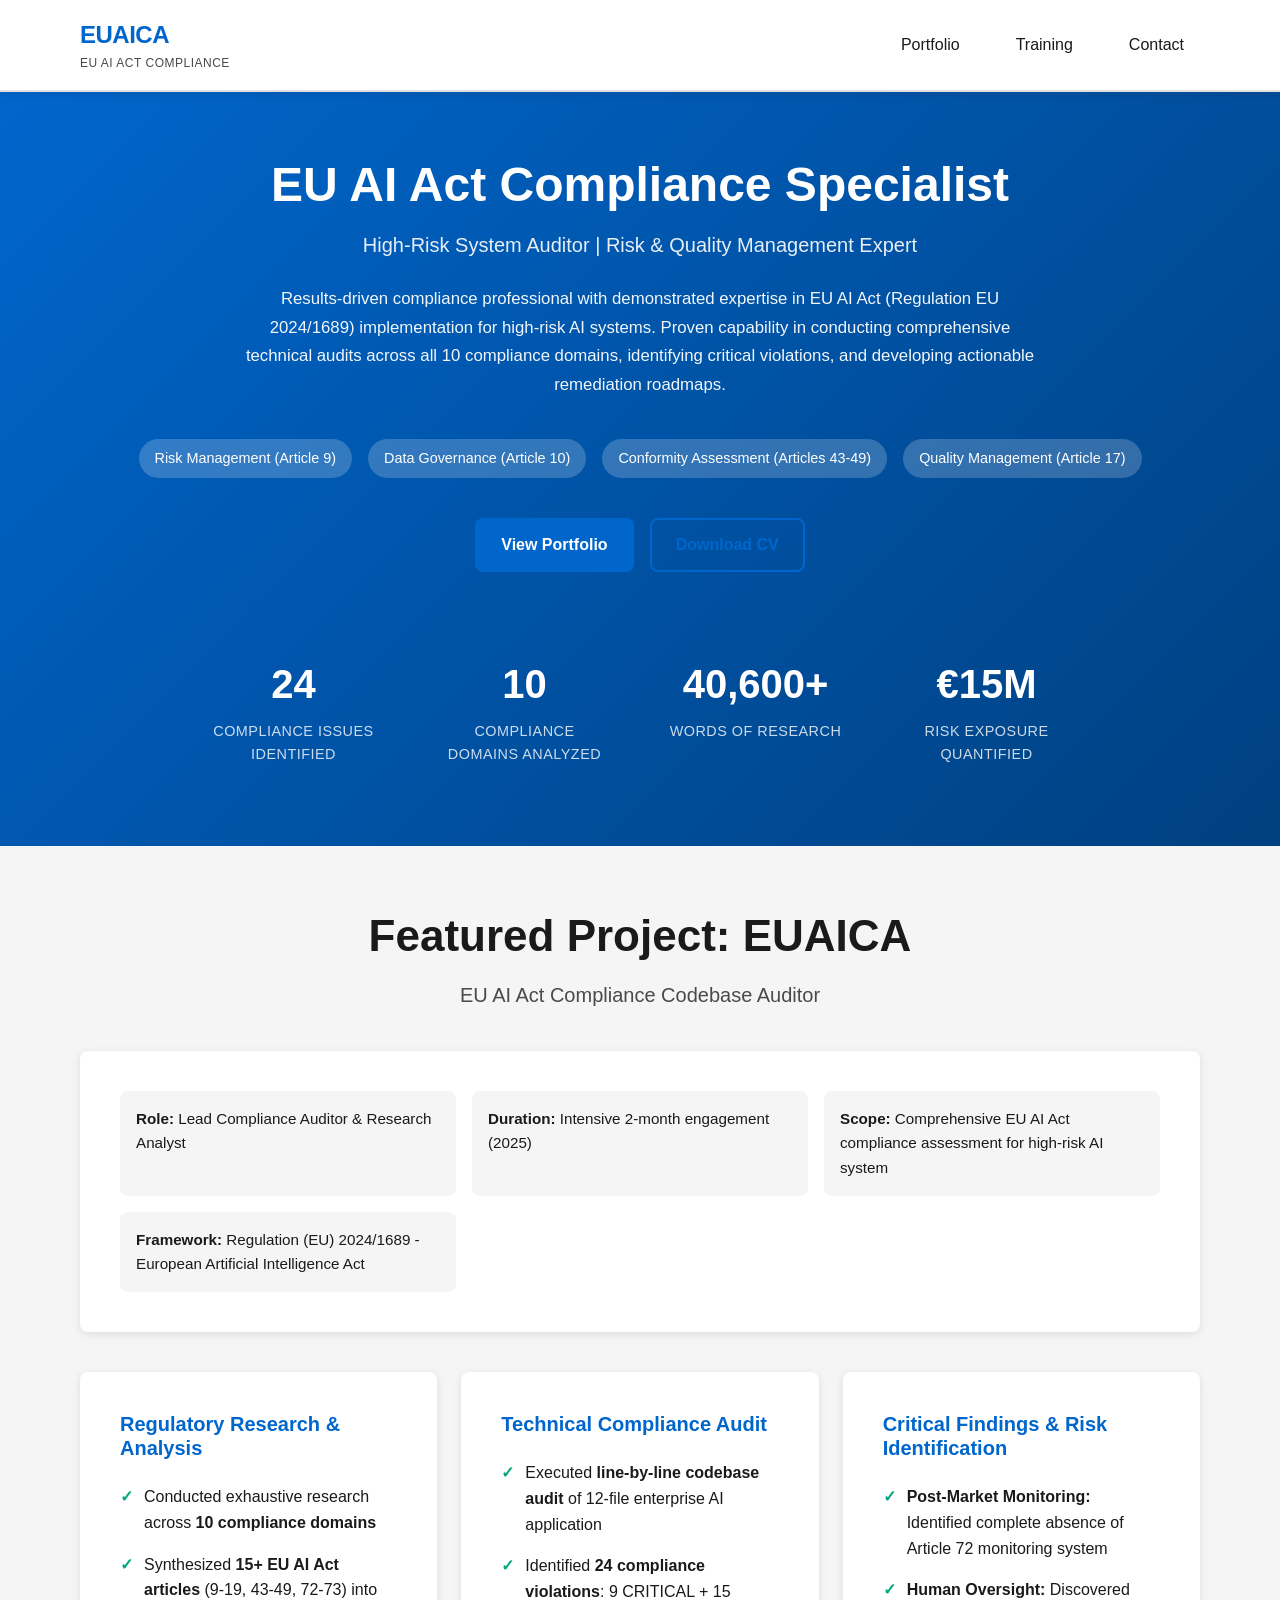
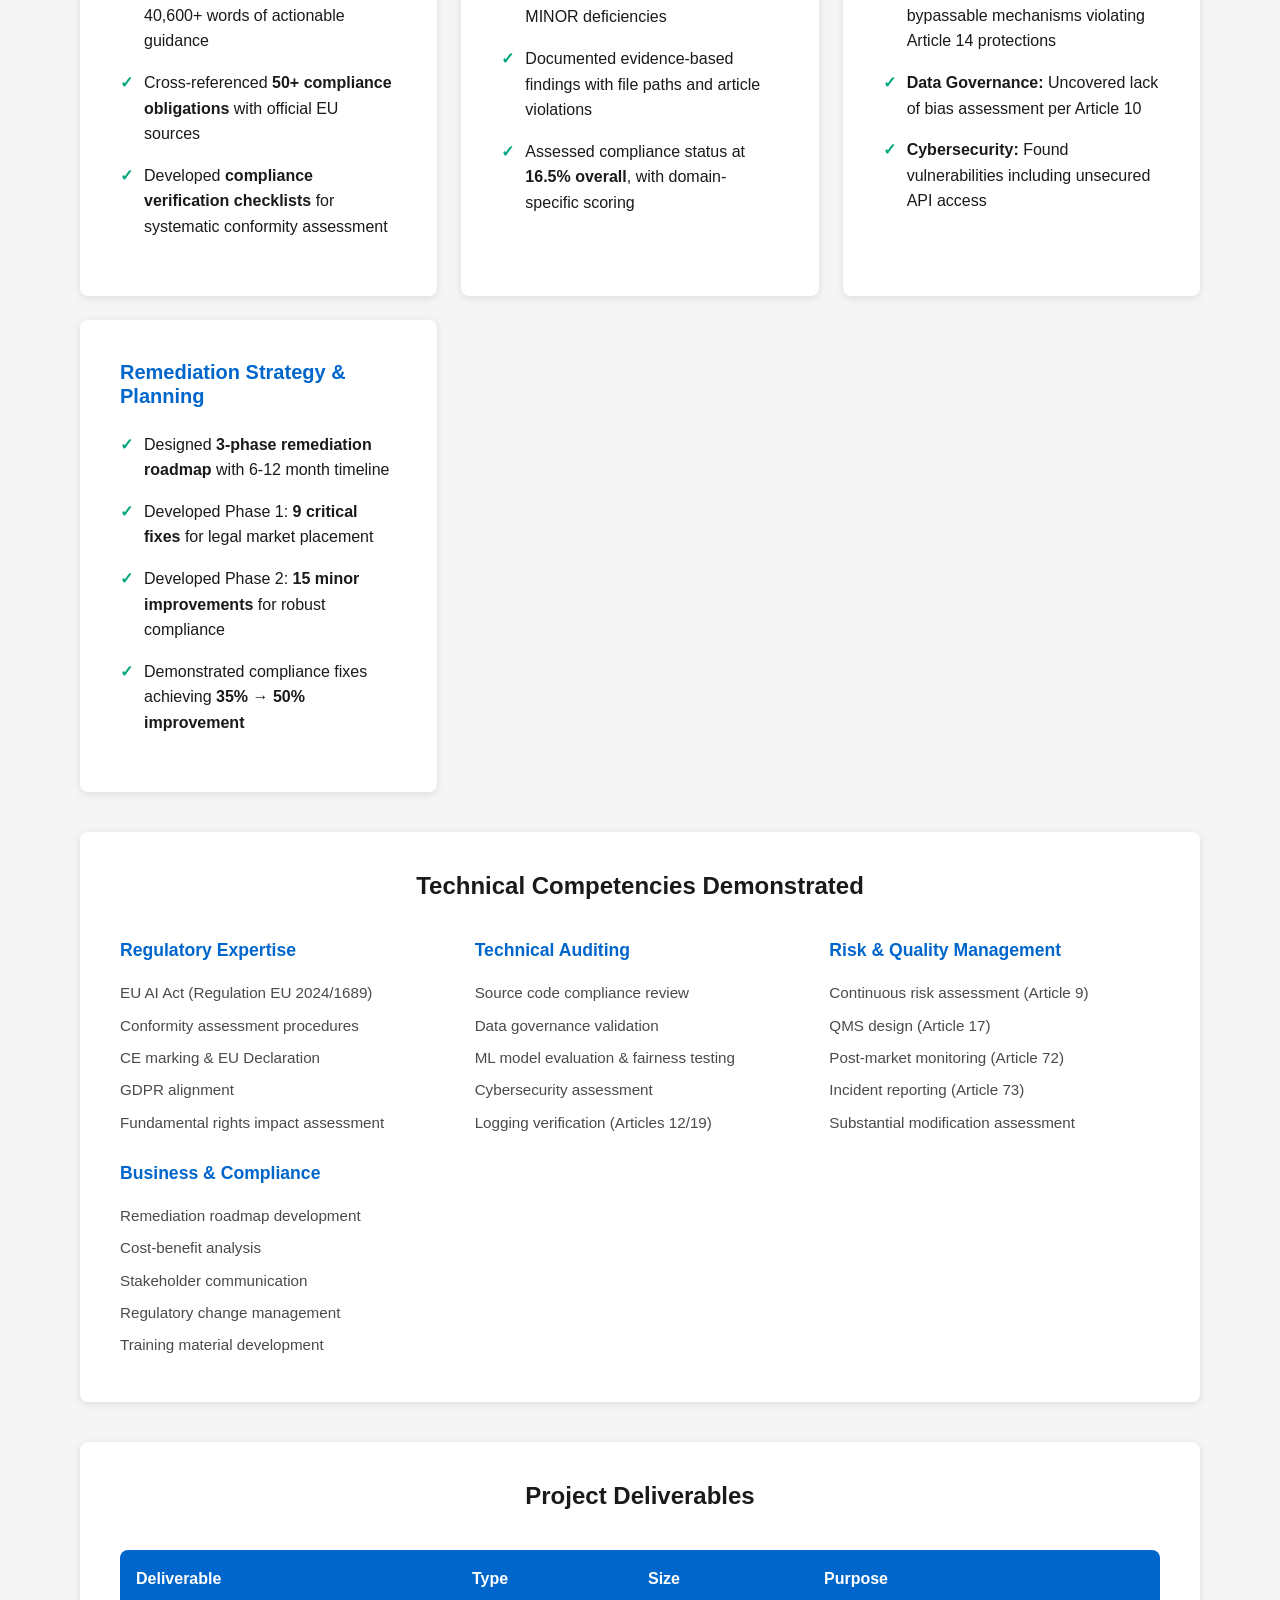
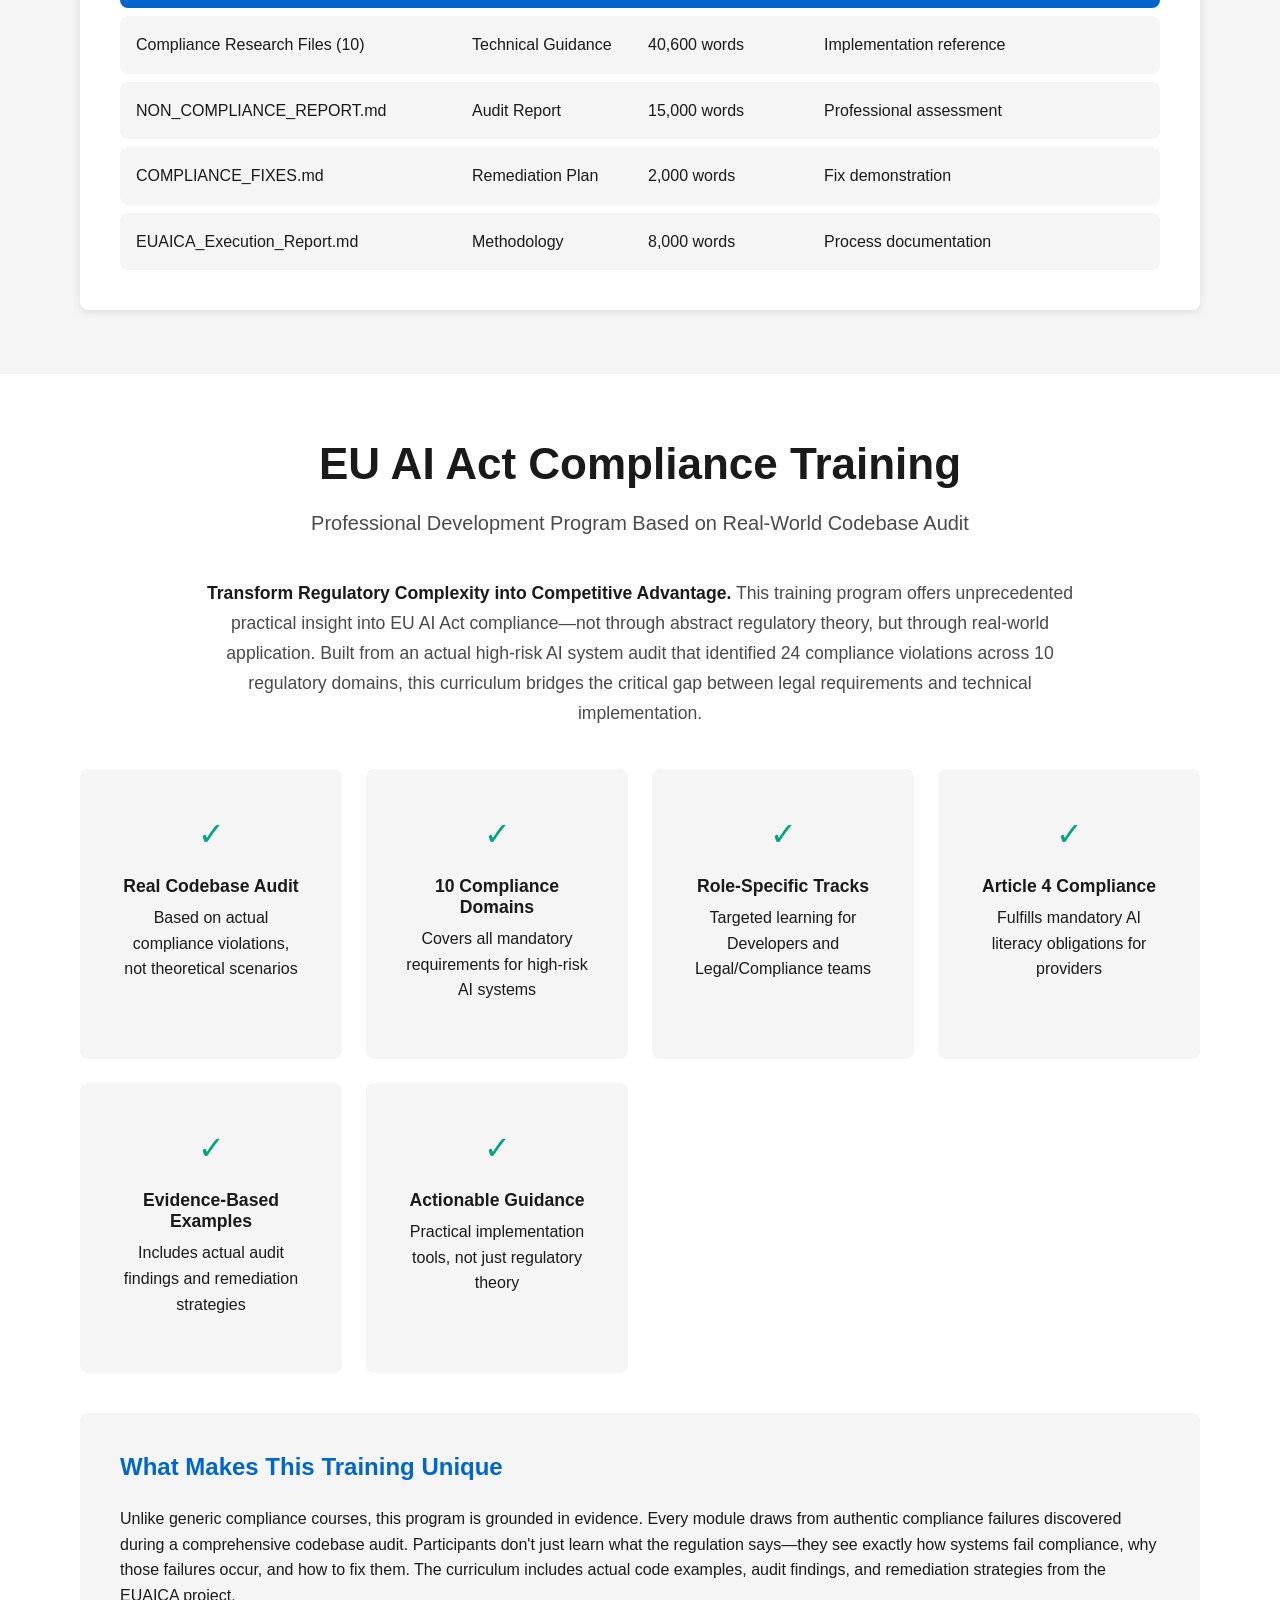
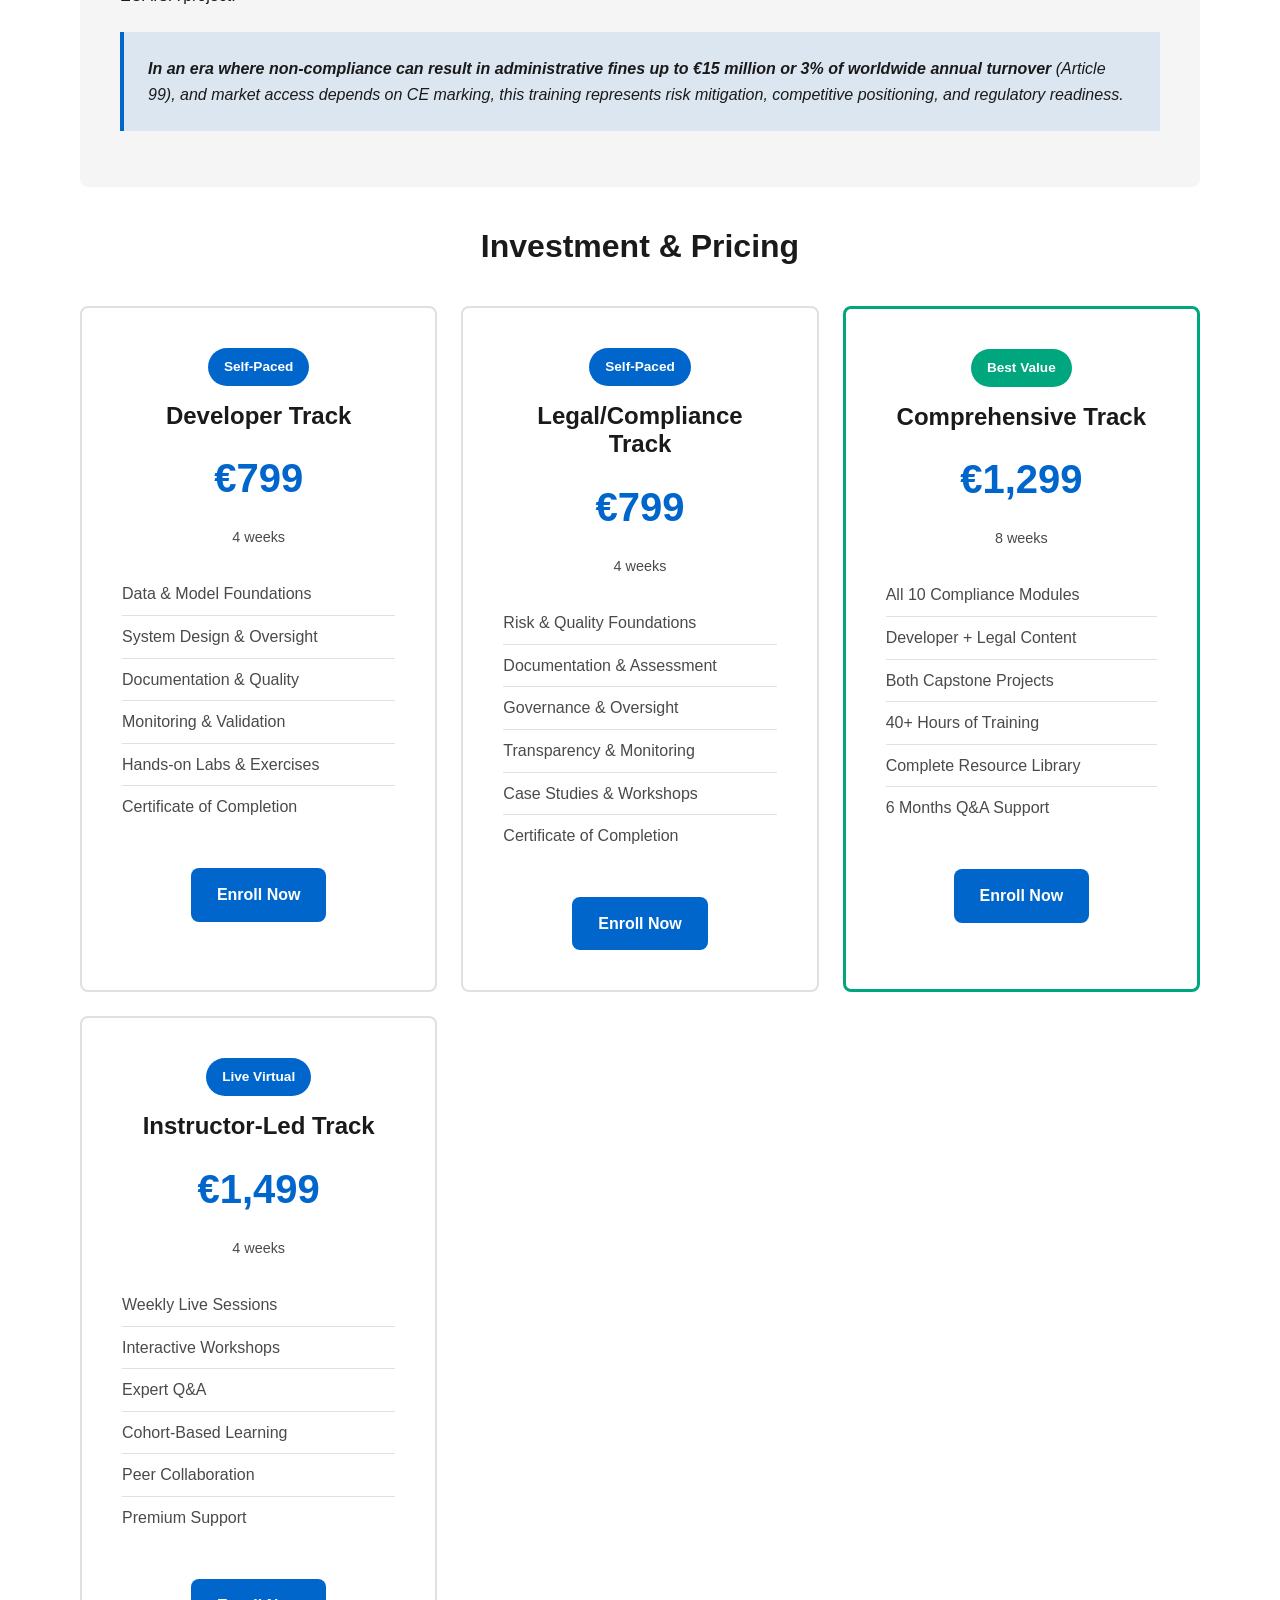
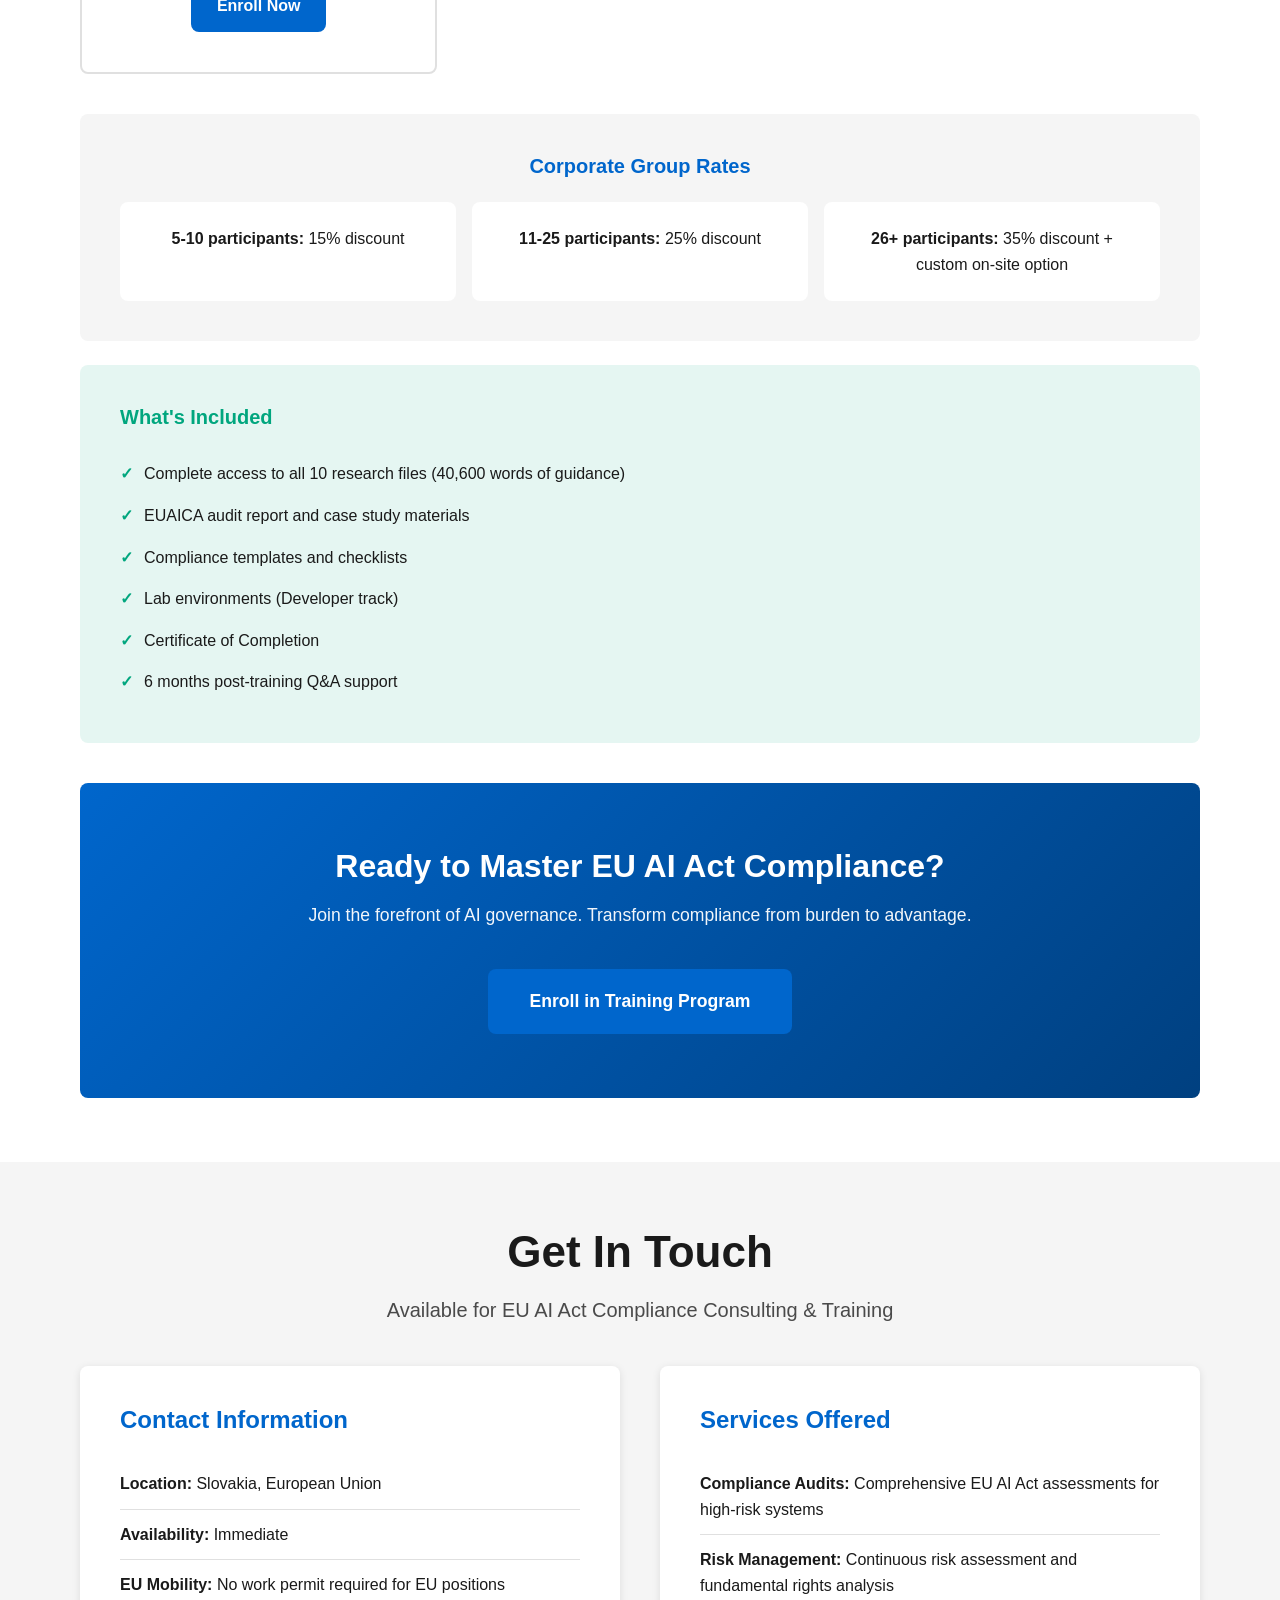
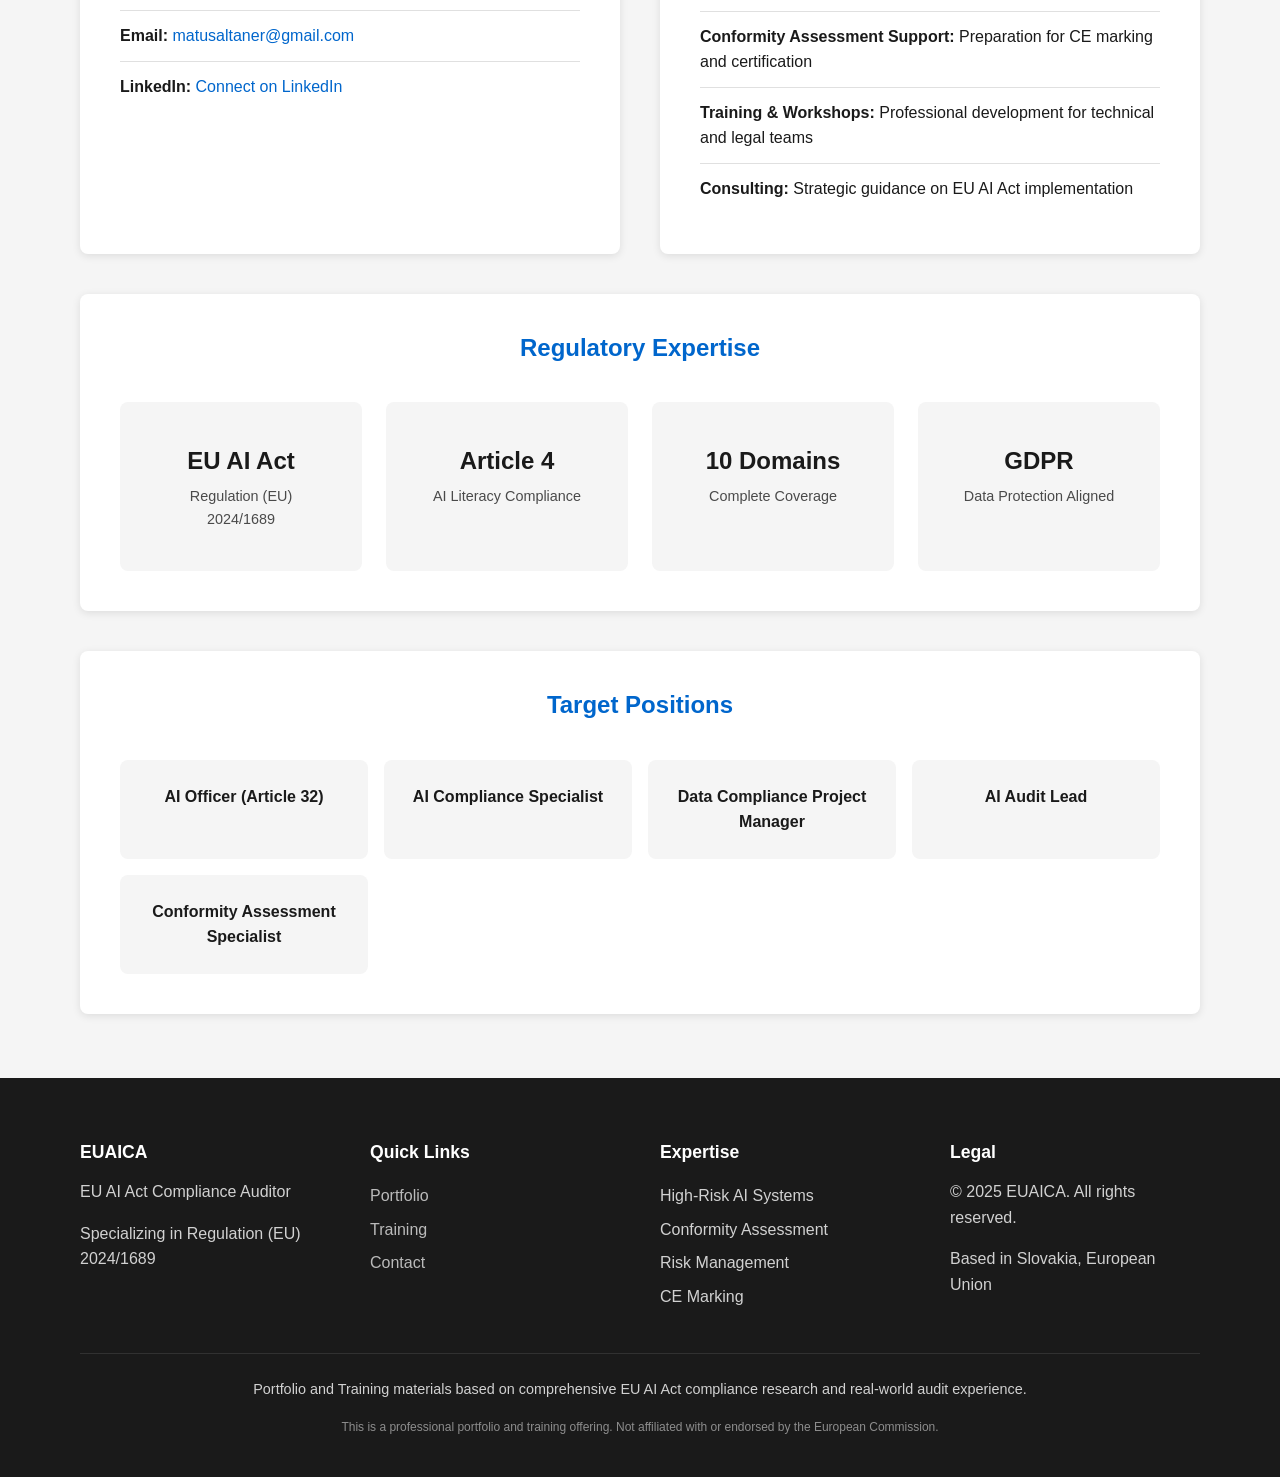
==== commit 35c75560: "Transform CV for EU AI Act Compliance career pivot + update contacts MAJOR CV TRANSFORMATION (CV_Mat" ====
--- a/index.html
+++ b/index.html
@@ -43,7 +43,7 @@
                 </div>
                 <div class="hero-cta">
                     <a href="#portfolio" class="btn btn-primary">View Portfolio</a>
-                    <a href="#contact" class="btn btn-secondary">Download CV</a>
+                    <a href="CV_Matus_Altaner..pdf" class="btn btn-secondary" download>Download CV</a>
                 </div>
                 <div class="hero-stats">
                     <div class="stat-item">
@@ -404,10 +404,10 @@
                         <strong>EU Mobility:</strong> No work permit required for EU positions
                     </div>
                     <div class="contact-item">
-                        <strong>Email:</strong> <a href="mailto:contact@euaica.eu">contact@euaica.eu</a>
+                        <strong>Email:</strong> <a href="mailto:matusaltaner@gmail.com">matusaltaner@gmail.com</a>
                     </div>
                     <div class="contact-item">
-                        <strong>LinkedIn:</strong> <a href="https://linkedin.com/in/euaica" target="_blank">Connect on LinkedIn</a>
+                        <strong>LinkedIn:</strong> <a href="https://www.linkedin.com/in/janeviem/" target="_blank">Connect on LinkedIn</a>
                     </div>
                 </div>
 
